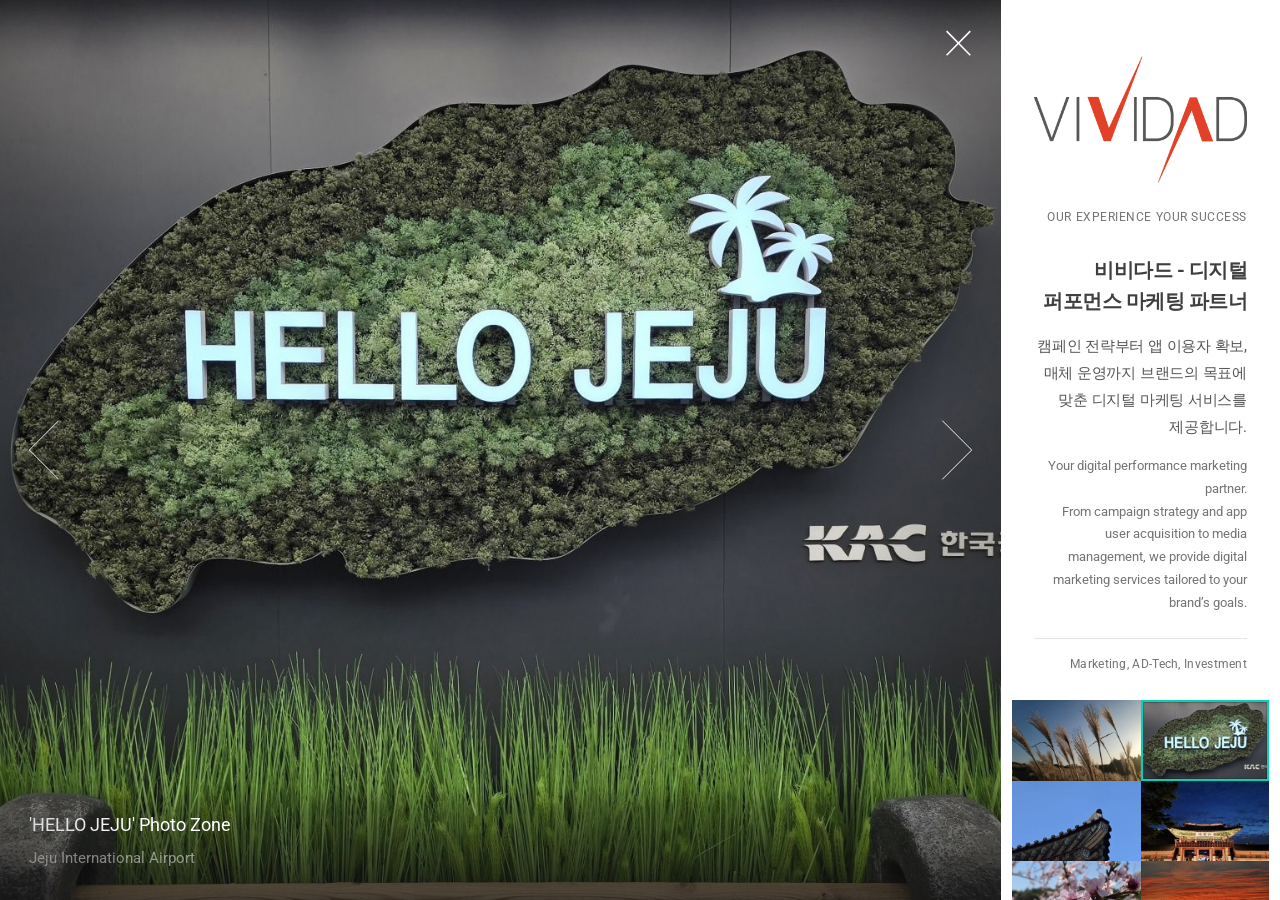
==== index.html @ 6d5c8c12 "Add files via upload" ====
<!DOCTYPE HTML>
<!--
	Lens by HTML5 UP
	html5up.net | @ajlkn
	Free for personal and commercial use under the CCA 3.0 license (html5up.net/license)
-->
<html lang="ko">
	<head>
		<script async src="assets/js/analytics-loader.js"></script>
		<script async src="assets/js/clarity-loader.js"></script>
		<script async src="assets/js/adsense-loader.js"></script>
		<title>VIVIDAD : 비비다드 공식 홈페이지</title>
		<meta charset="utf-8" />
		<meta name="viewport" content="width=device-width, initial-scale=1" />
		<meta name="description" content="비비다드 디지털마케팅 마케팅 광고대행 이용자확보 퍼포먼스 매체 최적화 KPI 달성">
		<meta name="keywords" content="비비다드, VIVIDAD, 마케팅, 광고대행, Media & Campaign Agency, 캠페인 대행, 미디어 대행, App UA Marketing, UAC, 앱 이용자확보 마케팅, Strategy Investment, 전략적 사업 투자">
		<link rel="preconnect" href="https://fonts.googleapis.com" />
		<link rel="preconnect" href="https://fonts.gstatic.com" crossorigin />
		<link rel="stylesheet" href="https://fonts.googleapis.com/css?family=Roboto:400,700&amp;display=swap" />
		<link rel="stylesheet" href="assets/css/main.css" />
		<noscript><link rel="stylesheet" href="assets/css/noscript.css" /></noscript>

		<!-- 탭 -->
		<style>
			/* 탭 버튼 스타일 */
			.tab-container {
				/* max-width: 600px; */
				margin: 50px auto;
				padding: 0 0.75em;
				font-family: inherit;
				box-sizing: border-box;
			}
			.tab-buttons {
				display: flex;
				flex-wrap: nowrap;
				border-bottom: 2px solid #ddd;
			}
			.tab-btn {
				flex: 1 1 0;
				min-width: 0;
				padding: 12px 6px;
				cursor: pointer;
				background: none;
				border: none;
				font-size: 14px;
				font-weight: bold;
				color: #aaa;
				transition: all 0.3s;
				text-align: center;
				white-space: nowrap;
				word-break: normal;
				overflow-wrap: normal;
			}
			.tab-btn:focus-visible {
				outline: 2px solid #444;
				outline-offset: 2px;
			}
			/* 활성화된 탭 스타일 */
			.tab-btn.active {
				color: #888;
				border-bottom: 3px solid #aaa;
				margin-bottom: -2px;
			}

			/* 탭 콘텐츠 스타일 */
			.tab-content {
				display: none; /* 기본적으로 숨김 */
				padding: 20px 10px;
				line-height: 1.6;
				color: #444;
			}
			.tab-content.copyright,
			.tab-content.copyright p,
			.tab-content.copyright li {
				font-family: "Roboto", Helvetica, sans-serif;
				font-size: 0.8em;
				color: #aaa;
			}
			/* 활성화된 콘텐츠 보여주기 */
			.tab-content.active {
				display: block;
			}

			@media (max-width: 640px) {
				.tab-container {
					margin: 32px auto;
					padding: 0 0.5em;
				}
				.tab-btn {
					padding: 10px 4px;
					font-size: 13px;
				}
			}

			@media (max-width: 420px) {
				.tab-btn {
					padding: 10px 2px;
					font-size: 12px;
				}
			}
		</style>
		<!-- 탭 -->

	</head>
	<body class="is-preload-0 is-preload-1 is-preload-2">

		<!-- Main -->
			<div id="main" role="main">

				<!-- Header -->
					<header id="header">
						<img class="brand-logo" src="images/vividad_CI_r.png" alt="VIVIDAD" fetchpriority="high" />
						<p class="brand-tagline" lang="en">OUR EXPERIENCE YOUR SUCCESS</p>
						<div class="brand-intro">
							<h1>비비다드 - 디지털 퍼포먼스 마케팅 파트너</h1>
							<p class="intro-ko">캠페인 전략부터 앱 이용자 확보, 매체 운영까지 브랜드의 목표에 맞춘 디지털 마케팅 서비스를 제공합니다.</p>
							<p class="intro-en" lang="en">Your digital performance marketing partner.<br />From campaign strategy and app user acquisition to media management, we provide digital marketing services tailored to your brand’s goals.</p>
						</div>
						<p class="brand-services" lang="en">Marketing, AD-Tech, Investment</p>
<!--
						<p>Just another fine responsive site template by <a href="http://html5up.net">HTML5 UP</a></p>
						<ul class="icons">
							<li><a href="#" class="icon brands fa-twitter"><span class="label">Twitter</span></a></li>
							<li><a href="#" class="icon brands fa-instagram"><span class="label">Instagram</span></a></li>
							<li><a href="#" class="icon brands fa-github"><span class="label">Github</span></a></li>
							<li><a href="#" class="icon fa-envelope"><span class="label">Email</span></a></li>
						</ul>
-->
					</header>

				<!-- Thumbnail -->
					<section id="thumbnails">
						<article>
							<a class="thumbnail" href="images/fulls/01.jpg"><img src="images/thumbs/01.jpg" alt="Silver Grass" /></a>
							<h2>Silver Grass</h2>
							<p>Sangumburi Crater, Jeju</p>
						</article>
						<article>
							<a class="thumbnail" href="images/fulls/02.jpg"><img src="images/thumbs/02.jpg" alt="&#39;HELLO JEJU&#39; Photo Zone" /></a>
							<h2>'HELLO JEJU' Photo Zone</h2>
							<p>Jeju International Airport</p>
						</article>
						<article>
							<a class="thumbnail" href="images/fulls/03.jpg"><img src="images/thumbs/03.jpg" alt="Eaves and Dancheong of Korean Traditional Architecture" /></a>
							<h2>Eaves and Dancheong of Korean Traditional Architecture</h2>
							<p>Gwandeokjeong Hall, Jeju</p>
						</article>
						<article>
							<a class="thumbnail" href="images/fulls/04.jpg"><img src="images/thumbs/04.jpg" alt="Sinpungru Gate" /></a>
							<h2>Sinpungru Gate</h2>
							<p>Hwaseong Haenggung Palace, Suwon</p>
						</article>
						<article>
							<a class="thumbnail" href="images/fulls/05.jpg"><img src="images/thumbs/05.jpg" alt="Peach Blossom" /></a>
							<h2>Peach Blossom</h2>
							<p>Namwon-eup, Jeju</p>
						</article>
						<article>
							<a class="thumbnail" href="images/fulls/06.jpg"><img src="images/thumbs/06.jpg" alt="Sunset" /></a>
							<h2>Sunset</h2>
							<p>Sinchang Windmill Coast, Jeju</p>
						</article>
						<article>
							<a class="thumbnail" href="images/fulls/07.jpg"><img src="images/thumbs/07.jpg" alt="Royal Portrait Museum" /></a>
							<h2>Royal Portrait Museum</h2>
							<p>Gyeonggijeon, Jeonju</p>
						</article>
						<article>
							<a class="thumbnail" href="images/fulls/08.jpg"><img src="images/thumbs/08.jpg" alt="Gwakji Beach" /></a>
							<h2>Gwakji Beach</h2>
							<p>Gwakji Beach, Jeju</p>
						</article>
						<article>
							<a class="thumbnail" href="images/fulls/09.jpg"><img src="images/thumbs/09.jpg" alt="Pensive Bodhisattva" /></a>
							<h2>Pensive Bodhisattva</h2>
							<p>Room of Quiet Contemplation, National Museum of Korea</p>
						</article>
						<article>
							<a class="thumbnail" href="images/fulls/10.jpg"><img src="images/thumbs/10.jpg" alt="Gold Crown from the North Mound of Hwangnamdaechong Tomb" /></a>
							<h2>Gold Crown from the North Mound of Hwangnamdaechong Tomb</h2>
							<p>Silla Room, National Museum of Korea</p>
						</article>
						<article>
							<a class="thumbnail" href="images/fulls/11.jpg"><img src="images/thumbs/11.jpg" alt="Busan Station" /></a>
							<h2>Busan Station</h2>
							<p>Busan Station Plaza, Busan</p>
						</article>
						<article>
							<a class="thumbnail" href="images/fulls/12.jpg"><img src="images/thumbs/12.jpg" alt="Gwangan Bridge" /></a>
							<h2>Gwangan Bridge</h2>
							<p>Gwangalli Beach, Busan</p>
						</article>
					</section>

<!-- 탭 -->
<div class="tab-container">
    <!-- 탭 버튼 영역 -->
    <div class="tab-buttons">
        <button class="tab-btn active" onclick="openTab(event, 'tab1')">LOCATION</button>
        <button class="tab-btn" onclick="openTab(event, 'tab2')">WHO WE ARE</button>
        <button class="tab-btn" onclick="openTab(event, 'tab3')">WHAT WE DO</button>
    </div>

    <!-- 탭 콘텐츠 영역 (여기에 SEO용 키워드와 내용을 풍부하게 작성하세요) -->
	<div id="tab1" class="tab-content active copyright">
		<!-- <h3></h3> -->
		<p>
<br>Contact Email : vividad@vividad.net
<br>
<br>Seoul Office : 2F-37, 12, Digital-ro 31-gil, Guro-gu, Seoul, Republic of Korea
<br>Jeju Office : 2F, 82, Gwideok-ro, Hallim-eup, Jeju-si, Jeju-do, Republic of Korea
        </p>
    </div>

	<div id="tab2" class="tab-content copyright">
        <!-- <h3></h3> -->
        <p>
<br>PAVE YOUR PATH THROUGH THE MODERN DIGITAL MARKET
<br>
<br>With sophisticated technology and deep understanding of digital marketing, VIVIDAD offers insight into the rapid and ever changing digital world, leading to only the best optimal paths for your success.
<br>디지털 마케팅에 대한 깊은 이해와 정교한 기술력을 바탕으로, 비비다드는 급변하는 디지털 세상에서 최대의 성과를 달성하기 위한 최적의 경로만을 제시합니다.
<br>
<br>As your partner, VIVIDAD employs expertise from various advertisement fields according to your brand's needs to bring you whole and encompassing digital performance marketing services.
<br>Rather than making dramatic gestures, VIVIDAD focuses on providing partners with reliable service based on our seasoned experts' vivid experiences.
<br>비비다드는 브랜드의 요구사항에 맞춰 광고 분야별 전문가들이 생생한 경험을 토대로 캠페인의 성공을 위한 디지털 퍼포먼스 마케팅의 전반적인 서비스를 제공합니다.
<br>
<br>Media & Campaign Agency
<br>캠페인 및 미디어 대행
<br>App UA Marketing
<br>앱 이용자확보 마케팅
<br>Strategy Investment
<br>전략적 사업 투자
<br>
<br>VIVIDAD is a company that is strong in marketing to maximize efficiency.
<br>효율 극대화를 위한 깊이 있고 다양한 마케팅에 강한 회사 VIVIDAD 입니다.
<br>Banner AD App Marketing Search AD Smart Store SEO Viral Marketing OOH
<br>배너광고, 앱이용자확보마케팅, 검색광고, 스마트스토어검색최적화, 바이럴마케팅, 옥외광고
        </p>
    </div>

	<div id="tab3" class="tab-content copyright">
        <!-- <h3></h3> -->
        <p>
<br>STRATEGIC PLANNING
<br>We set KPIs and propose campaign plans designed with insight borne from experience.
<br>비비다드는 경험에 기반한 인사이트를 활용하여 KPI 목표를 설정하고 캠페인을 기획 및 제안합니다.
<br>
<br>CAMPAIGN MANAGEMENT
<br>Our experience is diverse and highly adaptable.
<br>We ensure a successful campaign molded to your preferences and goals.
<br>비비다드는 업무별 풍부한 경험을 보유하여 맞춤형 업무 프로세스를 구축하고 안정적으로 캠페인을 운영합니다.
<br>
<br>TECHNOLOGY
<br>We offer a variety of sophisticated solutions on top of access to our very own AdTech based, independent platform,
<br>비비다드는 다양한 마케팅 솔루션 활용이 가능하며, 애드테크 기반의 자체적인 플랫폼을 개발하여 운영하고 있습니다.
        </p>
    </div>
</div>

<script>
function openTab(evt, tabId) {
    // 1. 모든 탭 콘텐츠 숨기기
    const tabContents = document.getElementsByClassName("tab-content");
    for (let i = 0; i < tabContents.length; i++) {
        tabContents[i].classList.remove("active");
    }

    // 2. 모든 탭 버튼의 활성화(active) 클래스 제거
    const tabButtons = document.getElementsByClassName("tab-btn");
    for (let i = 0; i < tabButtons.length; i++) {
        tabButtons[i].classList.remove("active");
    }

    // 3. 클릭한 탭 콘텐츠와 버튼만 활성화하기
    document.getElementById(tabId).classList.add("active");
    evt.currentTarget.classList.add("active");
}
</script>
<!-- 탭 -->

					<footer id="footer">
						<ul class="copyright">
							<li>&copy; 2026 by VIVIDAD Co., Ltd.</li>
						</ul>
					</footer>

					<!-- Coupang Banner -->
					<center>
					<iframe src="https://ads-partners.coupang.com/widgets.html?id=581548&template=carousel&trackingCode=AF2928715&subId=ADSafariDSP&width=400&height=400&tsource=" width="300" height="300" frameborder="0" scrolling="no" referrerpolicy="unsafe-url"></iframe>
					</center>

			</div>

		<!-- Scripts -->
			<script src="assets/js/jquery.min.js"></script>
			<script src="assets/js/browser.min.js"></script>
			<script src="assets/js/breakpoints.min.js"></script>
			<script src="assets/js/main.js"></script>

	</body>
</html>
---- assets/css/main.css ----
/*
	Lens by HTML5 UP
	html5up.net | @ajlkn
	Free for personal and commercial use under the CCA 3.0 license (html5up.net/license)
*/

html, body, div, span, applet, object,
iframe, h1, h2, h3, h4, h5, h6, p, blockquote,
pre, a, abbr, acronym, address, big, cite,
code, del, dfn, em, img, ins, kbd, q, s, samp,
small, strike, strong, sub, sup, tt, var, b,
u, i, center, dl, dt, dd, ol, ul, li, fieldset,
form, label, legend, table, caption, tbody,
tfoot, thead, tr, th, td, article, aside,
canvas, details, embed, figure, figcaption,
footer, header, hgroup, menu, nav, output, ruby,
section, summary, time, mark, audio, video {
	margin: 0;
	padding: 0;
	border: 0;
	font-size: 100%;
	font: inherit;
	vertical-align: baseline;}

article, aside, details, figcaption, figure,
footer, header, hgroup, menu, nav, section {
	display: block;}

body {
	line-height: 1;
}

ol, ul {
	list-style: none;
}

blockquote, q {
	quotes: none;
}

	blockquote:before, blockquote:after, q:before, q:after {
		content: '';
		content: none;
	}

table {
	border-collapse: collapse;
	border-spacing: 0;
}

body {
	-webkit-text-size-adjust: none;
}

mark {
	background-color: transparent;
	color: inherit;
}

input::-moz-focus-inner {
	border: 0;
	padding: 0;
}

input, select, textarea {
	-moz-appearance: none;
	-webkit-appearance: none;
	-ms-appearance: none;
	appearance: none;
}

/* Basic */

	/*
			@-ms-viewport {
				width: device-width;
			}
		*/

	@media screen and (max-width: 480px) {

		html, body {
			min-width: 320px;
		}

	}

	body.is-preload-0 *, body.is-preload-0 *:before, body.is-preload-0 *:after {
		-moz-animation: none !important;
		-webkit-animation: none !important;
		-ms-animation: none !important;
		animation: none !important;
		-moz-transition: none !important;
		-webkit-transition: none !important;
		-ms-transition: none !important;
		transition: none !important;
	}

	html {
		box-sizing: border-box;
	}

	*, *:before, *:after {
		box-sizing: inherit;
	}

	html, body {
		background-color: #101010;
		overflow: hidden;
	}

/* Type */

	html {
		font-size: 16pt;
	}

		@media screen and (max-width: 1680px) {

			html {
				font-size: 12pt;
			}

		}

		@media screen and (max-width: 1280px) {

			html {
				font-size: 11pt;
			}

		}

	body {
		background-color: #fff;
		color: #aaa;
	}

	body, input, select, textarea {
		font-family: "Roboto", Helvetica, sans-serif;
		font-weight: 400;
		line-height: 1.65;
		font-size: 1em;
		color: #aaa;
	}

	a {
		-moz-transition: color 0.25s ease, border-bottom-color 0.25s ease;
		-webkit-transition: color 0.25s ease, border-bottom-color 0.25s ease;
		-ms-transition: color 0.25s ease, border-bottom-color 0.25s ease;
		transition: color 0.25s ease, border-bottom-color 0.25s ease;
		border-bottom: dotted 1px;
		color: inherit;
		text-decoration: none;
	}

		a:hover {
			border-bottom-color: transparent;
			color: #00D3B7;
		}

	strong, b {
		font-weight: 400;
		color: #555;
	}

	em, i {
		font-style: italic;
	}

	p {
		margin: 0 0 1.25em 0;
	}

	h1, h2, h3, h4, h5, h6 {
		font-weight: 400;
		line-height: 1.25;
		margin: 0 0 0.5em 0;
		color: #555;
	}

		h1 a, h2 a, h3 a, h4 a, h5 a, h6 a {
			color: inherit;
			text-decoration: none;
		}

	h2 {
		font-size: 1.25em;
	}

	h3 {
		font-size: 1em;
	}

	h4 {
		font-size: 0.9em;
	}

	h5 {
		font-size: 0.8em;
	}

	h6 {
		font-size: 0.7em;
	}

	sub {
		font-size: 0.8em;
		position: relative;
		top: 0.5em;
	}

	sup {
		font-size: 0.8em;
		position: relative;
		top: -0.5em;
	}

	blockquote {
		border-left: solid 4px #ccc;
		font-style: italic;
		margin: 0 0 1.25em 0;
		padding: 0.3125em 0 0.3125em 1.25em;
	}

	code {
		border-radius: 4px;
		border: solid 1px;
		font-family: "Courier New", monospace;
		font-size: 0.9em;
		margin: 0 0.25em;
		padding: 0.25em 0.65em;
		border-color: #ccc;
	}

	pre {
		-webkit-overflow-scrolling: touch;
		font-family: "Courier New", monospace;
		font-size: 0.9em;
		margin: 0 0 1.25em 0;
	}

		pre code {
			display: block;
			padding: 1em 1.5em;
			overflow-x: auto;
		}

	hr {
		border: 0;
		border-bottom: solid 1px #ccc;
		margin: 1.25em 0;
	}

		hr.major {
			margin: 1.875em 0;
		}

	.align-left {
		text-align: left;
	}

	.align-center {
		text-align: center;
	}

	.align-right {
		text-align: right;
	}

/* Button */

	input[type="submit"],
	input[type="reset"],
	input[type="button"],
	button,
	.button {
		-moz-appearance: none;
		-webkit-appearance: none;
		-ms-appearance: none;
		appearance: none;
		-moz-transition: background-color 0.25s ease-in-out, border-color 0.25s ease-in-out, color 0.25s ease-in-out;
		-webkit-transition: background-color 0.25s ease-in-out, border-color 0.25s ease-in-out, color 0.25s ease-in-out;
		-ms-transition: background-color 0.25s ease-in-out, border-color 0.25s ease-in-out, color 0.25s ease-in-out;
		transition: background-color 0.25s ease-in-out, border-color 0.25s ease-in-out, color 0.25s ease-in-out;
		background-color: transparent;
		border-radius: 4px;
		border: solid 1px #ccc;
		color: #555;
		cursor: pointer;
		display: inline-block;
		line-height: 1;
		padding: 0.75em 1.5em;
		text-align: center;
		text-decoration: none;
		white-space: nowrap;
	}

		input[type="submit"]:hover,
		input[type="reset"]:hover,
		input[type="button"]:hover,
		button:hover,
		.button:hover {
			border-color: #00D3B7;
			color: #00D3B7;
		}

			input[type="submit"]:hover:active,
			input[type="reset"]:hover:active,
			input[type="button"]:hover:active,
			button:hover:active,
			.button:hover:active {
				background-color: rgba(0, 211, 183, 0.15);
			}

		input[type="submit"].icon,
		input[type="reset"].icon,
		input[type="button"].icon,
		button.icon,
		.button.icon {
			padding-left: 1.35em;
		}

			input[type="submit"].icon:before,
			input[type="reset"].icon:before,
			input[type="button"].icon:before,
			button.icon:before,
			.button.icon:before {
				margin-right: 0.5em;
			}

		input[type="submit"].fit,
		input[type="reset"].fit,
		input[type="button"].fit,
		button.fit,
		.button.fit {
			width: 100%;
		}

		input[type="submit"].small,
		input[type="reset"].small,
		input[type="button"].small,
		button.small,
		.button.small {
			font-size: 0.8em;
		}

		input[type="submit"].large,
		input[type="reset"].large,
		input[type="button"].large,
		button.large,
		.button.large {
			font-size: 1.35em;
		}

		input[type="submit"].disabled, input[type="submit"]:disabled,
		input[type="reset"].disabled,
		input[type="reset"]:disabled,
		input[type="button"].disabled,
		input[type="button"]:disabled,
		button.disabled,
		button:disabled,
		.button.disabled,
		.button:disabled {
			pointer-events: none;
			opacity: 0.25;
		}

/* Form */

	form {
		margin: 0 0 1.25em 0;
	}

	label {
		color: #555;
		display: block;
		font-size: 0.9em;
		font-weight: 400;
		margin: 0 0 0.625em 0;
	}

	input[type="text"],
	input[type="password"],
	input[type="email"],
	select,
	textarea {
		-moz-appearance: none;
		-webkit-appearance: none;
		-ms-appearance: none;
		appearance: none;
		background-color: transparent;
		border-radius: 4px;
		border: solid 1px #ccc;
		color: inherit;
		display: block;
		outline: 0;
		padding: 0 0.75em;
		text-decoration: none;
		width: 100%;
	}

		input[type="text"]:invalid,
		input[type="password"]:invalid,
		input[type="email"]:invalid,
		select:invalid,
		textarea:invalid {
			box-shadow: none;
		}

		input[type="text"]:focus,
		input[type="password"]:focus,
		input[type="email"]:focus,
		select:focus,
		textarea:focus {
			border-color: #00D3B7;
		}

	select {
		background-image: url("data:image/svg+xml;charset=utf8,%3Csvg xmlns='http://www.w3.org/2000/svg' width='40' height='40' preserveAspectRatio='none' viewBox='0 0 40 40'%3E%3Cpath d='M9.4,12.3l10.4,10.4l10.4-10.4c0.2-0.2,0.5-0.4,0.9-0.4c0.3,0,0.6,0.1,0.9,0.4l3.3,3.3c0.2,0.2,0.4,0.5,0.4,0.9 c0,0.4-0.1,0.6-0.4,0.9L20.7,31.9c-0.2,0.2-0.5,0.4-0.9,0.4c-0.3,0-0.6-0.1-0.9-0.4L4.3,17.3c-0.2-0.2-0.4-0.5-0.4-0.9 c0-0.4,0.1-0.6,0.4-0.9l3.3-3.3c0.2-0.2,0.5-0.4,0.9-0.4S9.1,12.1,9.4,12.3z' fill='%23ccc' /%3E%3C/svg%3E");
		background-size: 1.25rem;
		background-repeat: no-repeat;
		background-position: calc(100% - 1rem) center;
		height: 2.75em;
		padding-right: 2.75em;
		text-overflow: ellipsis;
	}

		select option {
			color: #555;
			background: #fff;
		}

		select:focus::-ms-value {
			background-color: transparent;
		}

		select::-ms-expand {
			display: none;
		}

	.select-wrapper {
		text-decoration: none;
		display: block;
		position: relative;
	}

		.select-wrapper:before {
			-moz-osx-font-smoothing: grayscale;
			-webkit-font-smoothing: antialiased;
			display: inline-block;
			font-style: normal;
			font-variant: normal;
			text-rendering: auto;
			line-height: 1;
			text-transform: none !important;
			font-family: 'Font Awesome 5 Free';
			font-weight: 900;
		}

		.select-wrapper:before {
			color: #ccc;
			content: '\f107';
			display: block;
			height: 2.75em;
			line-height: 2.75em;
			pointer-events: none;
			position: absolute;
			right: 0;
			text-align: center;
			top: 0;
			width: 2.75em;
		}

		.select-wrapper select::-ms-expand {
			display: none;
		}

	input[type="text"],
	input[type="password"],
	input[type="email"],
	select {
		height: 2.75em;
	}

	textarea {
		padding: 0.75em 1em;
	}

	input[type="checkbox"],
	input[type="radio"] {
		-moz-appearance: none;
		-webkit-appearance: none;
		-ms-appearance: none;
		appearance: none;
		display: block;
		float: left;
		margin-right: -2em;
		opacity: 0;
		width: 1em;
		z-index: -1;
	}

		input[type="checkbox"] + label,
		input[type="radio"] + label {
			text-decoration: none;
			color: #aaa;
			cursor: pointer;
			display: inline-block;
			font-size: 1em;
			font-weight: 400;
			margin: 0;
			padding-left: 2.4em;
			padding-right: 0.75em;
			position: relative;
		}

			input[type="checkbox"] + label:before,
			input[type="radio"] + label:before {
				-moz-osx-font-smoothing: grayscale;
				-webkit-font-smoothing: antialiased;
				display: inline-block;
				font-style: normal;
				font-variant: normal;
				text-rendering: auto;
				line-height: 1;
				text-transform: none !important;
				font-family: 'Font Awesome 5 Free';
				font-weight: 900;
			}

			input[type="checkbox"] + label:before,
			input[type="radio"] + label:before {
				background: transparent;
				border-radius: 4px;
				border: solid 1px #ccc;
				content: '';
				display: inline-block;
				font-size: 0.8em;
				height: 2.0625em;
				left: 0;
				line-height: 2.0625em;
				position: absolute;
				text-align: center;
				top: 0;
				width: 2.0625em;
			}

		input[type="checkbox"]:checked + label:before,
		input[type="radio"]:checked + label:before {
			background-color: #555;
			border-color: #555;
			color: #fff;
			content: '\f00c';
		}

		input[type="checkbox"]:focus + label:before,
		input[type="radio"]:focus + label:before {
			border-color: #00D3B7;
		}

	input[type="checkbox"] + label:before {
		border-radius: 4px;
	}

	input[type="radio"] + label:before {
		border-radius: 100%;
	}

	::-webkit-input-placeholder {
		opacity: 1.0;
		color: #ccc !important;
	}

	:-moz-placeholder {
		opacity: 1.0;
		color: #ccc !important;
	}

	::-moz-placeholder {
		opacity: 1.0;
		color: #ccc !important;
	}

	:-ms-input-placeholder {
		opacity: 1.0;
		color: #ccc !important;
	}

	.field {
		margin: 0 0 1.25em 0;
	}

/* Icon */

	.icon {
		text-decoration: none;
		border-bottom: none;
		position: relative;
	}

		.icon:before {
			-moz-osx-font-smoothing: grayscale;
			-webkit-font-smoothing: antialiased;
			display: inline-block;
			font-style: normal;
			font-variant: normal;
			text-rendering: auto;
			line-height: 1;
			text-transform: none !important;
			font-family: 'Font Awesome 5 Free';
			font-weight: 400;
		}

		.icon > .label {
			display: none;
		}

		.icon:before {
			line-height: inherit;
		}

		.icon.solid:before {
			font-weight: 900;
		}

		.icon.brands:before {
			font-family: 'Font Awesome 5 Brands';
		}

/* List */

	ol {
		list-style: decimal;
		margin: 0 0 1.25em 0;
		padding-left: 1.25em;
	}

		ol li {
			padding-left: 0.25em;
		}

	ul {
		list-style: disc;
		margin: 0 0 1.25em 0;
		padding-left: 1em;
	}

		ul li {
			padding-left: 0.5em;
		}

		ul.alt {
			list-style: none;
			padding-left: 0;
		}

			ul.alt li {
				border-top: solid 1px #ccc;
				padding: 0.5em 0;
			}

				ul.alt li:first-child {
					border-top: 0;
					padding-top: 0;
				}

	dl {
		margin: 0 0 1.25em 0;
	}

		dl dt {
			display: block;
			font-weight: 400;
			margin: 0 0 0.625em 0;
		}

		dl dd {
			margin-left: 1.25em;
		}

/* Actions */

	ul.actions {
		display: -moz-flex;
		display: -webkit-flex;
		display: -ms-flex;
		display: flex;
		cursor: default;
		list-style: none;
		margin-left: -0.625em;
		padding-left: 0;
	}

		ul.actions li {
			padding: 0 0 0 0.625em;
			vertical-align: middle;
		}

		ul.actions.special {
			-moz-justify-content: center;
			-webkit-justify-content: center;
			-ms-justify-content: center;
			justify-content: center;
			width: 100%;
			margin-left: 0;
		}

			ul.actions.special li:first-child {
				padding-left: 0;
			}

		ul.actions.stacked {
			-moz-flex-direction: column;
			-webkit-flex-direction: column;
			-ms-flex-direction: column;
			flex-direction: column;
			margin-left: 0;
		}

			ul.actions.stacked li {
				padding: 0.8125em 0 0 0;
			}

				ul.actions.stacked li:first-child {
					padding-top: 0;
				}

		ul.actions.fit {
			width: calc(100% + 0.625em);
		}

			ul.actions.fit li {
				-moz-flex-grow: 1;
				-webkit-flex-grow: 1;
				-ms-flex-grow: 1;
				flex-grow: 1;
				-moz-flex-shrink: 1;
				-webkit-flex-shrink: 1;
				-ms-flex-shrink: 1;
				flex-shrink: 1;
				width: 100%;
			}

				ul.actions.fit li > * {
					width: 100%;
				}

			ul.actions.fit.stacked {
				width: 100%;
			}

		@media screen and (max-width: 480px) {

			ul.actions:not(.fixed) {
				-moz-flex-direction: column;
				-webkit-flex-direction: column;
				-ms-flex-direction: column;
				flex-direction: column;
				margin-left: 0;
				width: 100% !important;
			}

				ul.actions:not(.fixed) li {
					-moz-flex-grow: 1;
					-webkit-flex-grow: 1;
					-ms-flex-grow: 1;
					flex-grow: 1;
					-moz-flex-shrink: 1;
					-webkit-flex-shrink: 1;
					-ms-flex-shrink: 1;
					flex-shrink: 1;
					padding: 0.625em 0 0 0;
					text-align: center;
					width: 100%;
				}

					ul.actions:not(.fixed) li > * {
						width: 100%;
					}

					ul.actions:not(.fixed) li:first-child {
						padding-top: 0;
					}

					ul.actions:not(.fixed) li input[type="submit"],
					ul.actions:not(.fixed) li input[type="reset"],
					ul.actions:not(.fixed) li input[type="button"],
					ul.actions:not(.fixed) li button,
					ul.actions:not(.fixed) li .button {
						width: 100%;
					}

						ul.actions:not(.fixed) li input[type="submit"].icon:before,
						ul.actions:not(.fixed) li input[type="reset"].icon:before,
						ul.actions:not(.fixed) li input[type="button"].icon:before,
						ul.actions:not(.fixed) li button.icon:before,
						ul.actions:not(.fixed) li .button.icon:before {
							margin-left: -0.5rem;
						}

		}

/* Icons */

	ul.icons {
		cursor: default;
		list-style: none;
		padding-left: 0;
	}

		ul.icons li {
			display: inline-block;
			padding: 0 1em 0 0;
		}

			ul.icons li:last-child {
				padding-right: 0;
			}

			ul.icons li .icon:before {
				font-size: 1.5rem;
			}

/* Main */

	#main {
		-moz-transition: opacity 0.75s ease, right 0.75s ease, left 0.75s ease, visibility 0.75s;
		-webkit-transition: opacity 0.75s ease, right 0.75s ease, left 0.75s ease, visibility 0.75s;
		-ms-transition: opacity 0.75s ease, right 0.75s ease, left 0.75s ease, visibility 0.75s;
		transition: opacity 0.75s ease, right 0.75s ease, left 0.75s ease, visibility 0.75s;
		-webkit-overflow-scrolling: touch;
		position: fixed;
		top: 0;
		width: 22.5em;
		height: 100%;
		background: #fff;
		outline: 0;
		overflow-x: hidden;
		overflow-y: auto;
		text-align: right;
		visibility: visible;
		z-index: 10000;
		right: 0;
	}

		#main .toggle {
			-webkit-tap-highlight-color: rgba(0, 0, 0, 0);
			position: absolute;
			top: 0;
			width: 4em;
			height: 4em;
			background-image: url("images/close-small-alt.svg");
			background-repeat: no-repeat;
			background-size: 32px 32px;
			cursor: pointer;
			display: none;
			z-index: 1;
			background-position: 0.5em 0.5em;
			left: 0;
		}

		body.fullscreen #main {
			visibility: hidden;
			right: -22.5em;
		}

		body.is-preload-1 #main {
			opacity: 0;
			right: -2em;
		}

		@media screen and (max-width: 1280px) {

			#main {
				width: 19em;
			}

				body.fullscreen #main {
					right: -19em;
				}

		}

		@media screen and (max-width: 980px) {

			#main {
				background: rgba(255, 255, 255, 0.925);
			}

				#main .toggle {
					display: block;
				}

		}

		@media screen and (max-width: 480px) {

			#main {
				-moz-transition: opacity 0.5s ease, visibility 0.5s;
				-webkit-transition: opacity 0.5s ease, visibility 0.5s;
				-ms-transition: opacity 0.5s ease, visibility 0.5s;
				transition: opacity 0.5s ease, visibility 0.5s;
				width: 100%;
				background: #fff;
				text-align: center;
			}

				body.is-preload-1 #main {
					left: auto !important;
					right: auto !important;
				}

				body.fullscreen #main {
					left: auto !important;
					right: auto !important;
					opacity: 0;
				}

				#main .toggle {
					display: none;
				}

		}

/* Header */

	#header {
		padding: 3em 2.25em 1.75em 2.25em ;
		font-family: "Roboto", "Noto Sans KR", "Malgun Gothic", "Apple SD Gothic Neo", Helvetica, sans-serif;
	}

		#header h1 {
			font-size: 20px;
			font-weight: 700;
			line-height: 1.55;
			letter-spacing: -0.025em;
			color: #3f3f3f;
			margin: 0 0 16px;
			word-break: keep-all;
			overflow-wrap: break-word;
		}

		#header .brand-logo {
			display: block;
			width: 100%;
			height: auto;
		}

		#header .brand-tagline {
			margin: 14px 0 28px;
			font-size: 12px;
			font-weight: 400;
			color: #737373;
			letter-spacing: 0.045em;
			line-height: 1.6;
		}

		#header .intro-ko {
			margin: 0 0 14px;
			font-size: 15px;
			color: #555;
			letter-spacing: -0.015em;
			line-height: 1.8;
			word-break: keep-all;
			overflow-wrap: break-word;
		}

		#header .intro-en {
			margin: 0;
			font-size: 13px;
			line-height: 1.75;
			color: #737373;
		}

		#header .brand-services {
			margin: 24px 0 0;
			padding-top: 16px;
			border-top: 1px solid #e5e5e5;
			font-size: 12px;
			color: #737373;
			letter-spacing: 0.025em;
			line-height: 1.6;
		}

/* Footer */

	#footer {
		padding: 2.25em 2.25em 1em 2.25em ;
	}

		#footer .copyright {
			list-style: none;
			padding: 0;
		}

			#footer .copyright li {
				display: inline-block;
				font-size: 0.8em;
				margin-left: 0.35em;
				padding: 0;
			}

				#footer .copyright li:first-child {
					margin-left: 0;
				}

/* Thumbnails */

	#thumbnails {
		display: -moz-flex;
		display: -webkit-flex;
		display: -ms-flex;
		display: flex;
		-moz-flex-wrap: wrap;
		-webkit-flex-wrap: wrap;
		-ms-flex-wrap: wrap;
		flex-wrap: wrap;
		padding: 0 0.75em;
	}

		#thumbnails article {
			position: relative;
			width: 50%;
			background: #101010;
			outline: 0;
		}

			#thumbnails article .thumbnail {
				-webkit-tap-highlight-color: rgba(0, 0, 0, 0);
				display: block;
				position: relative;
				border: 0;
				outline: 0;
			}

				#thumbnails article .thumbnail img {
					display: block;
					width: 100%;
				}

				#thumbnails article .thumbnail:before {
					pointer-events: none;
					-moz-transition: opacity 0.25s ease;
					-webkit-transition: opacity 0.25s ease;
					-ms-transition: opacity 0.25s ease;
					transition: opacity 0.25s ease;
					content: '';
					position: absolute;
					left: 0;
					top: 0;
					width: 100%;
					height: 100%;
					box-shadow: inset 0 0 0 2px #00D3B7, inset 0 0 0px 3px rgba(0, 0, 0, 0.15);
					opacity: 0;
					z-index: 1;
				}

				#thumbnails article .thumbnail:focus:before {
					opacity: 0.5;
				}

			#thumbnails article h2, #thumbnails article p {
				display: none;
			}

			#thumbnails article.active .thumbnail:before {
				opacity: 1;
			}

		@media screen and (max-width: 480px) {

			#thumbnails article .thumbnail:before {
				display: none;
			}

		}

/* Viewer */

	@-moz-keyframes spinner {
		0% {
			-moz-transform: rotate(0deg);
			-webkit-transform: rotate(0deg);
			-ms-transform: rotate(0deg);
			transform: rotate(0deg);
		}

		100% {
			-moz-transform: rotate(360deg);
			-webkit-transform: rotate(360deg);
			-ms-transform: rotate(360deg);
			transform: rotate(360deg);
		}
	}

	@-webkit-keyframes spinner {
		0% {
			-moz-transform: rotate(0deg);
			-webkit-transform: rotate(0deg);
			-ms-transform: rotate(0deg);
			transform: rotate(0deg);
		}

		100% {
			-moz-transform: rotate(360deg);
			-webkit-transform: rotate(360deg);
			-ms-transform: rotate(360deg);
			transform: rotate(360deg);
		}
	}

	@-ms-keyframes spinner {
		0% {
			-moz-transform: rotate(0deg);
			-webkit-transform: rotate(0deg);
			-ms-transform: rotate(0deg);
			transform: rotate(0deg);
		}

		100% {
			-moz-transform: rotate(360deg);
			-webkit-transform: rotate(360deg);
			-ms-transform: rotate(360deg);
			transform: rotate(360deg);
		}
	}

	@keyframes spinner {
		0% {
			-moz-transform: rotate(0deg);
			-webkit-transform: rotate(0deg);
			-ms-transform: rotate(0deg);
			transform: rotate(0deg);
		}

		100% {
			-moz-transform: rotate(360deg);
			-webkit-transform: rotate(360deg);
			-ms-transform: rotate(360deg);
			transform: rotate(360deg);
		}
	}

	#viewer {
		-moz-transition: opacity 0.75s ease, width 0.75s ease;
		-webkit-transition: opacity 0.75s ease, width 0.75s ease;
		-ms-transition: opacity 0.75s ease, width 0.75s ease;
		transition: opacity 0.75s ease, width 0.75s ease;
		position: absolute;
		top: 0;
		width: calc(100% - 22.5em);
		height: 100%;
		left: 0;
	}

		#viewer .inner {
			pointer-events: none;
			position: absolute;
			top: 0;
			left: 0;
			width: 100%;
			height: 100%;
			z-index: 2;
		}

			#viewer .inner > * {
				pointer-events: auto;
			}

			#viewer .inner:before {
				background-image: -moz-linear-gradient(left, rgba(16,16,16,0.2), rgba(16,16,16,0) 10em, rgba(16,16,16,0)), -moz-linear-gradient(right, rgba(16,16,16,0.2), rgba(16,16,16,0) 10em, rgba(16,16,16,0));
				background-image: -webkit-linear-gradient(left, rgba(16,16,16,0.2), rgba(16,16,16,0) 10em, rgba(16,16,16,0)), -webkit-linear-gradient(right, rgba(16,16,16,0.2), rgba(16,16,16,0) 10em, rgba(16,16,16,0));
				background-image: -ms-linear-gradient(left, rgba(16,16,16,0.2), rgba(16,16,16,0) 10em, rgba(16,16,16,0)), -ms-linear-gradient(right, rgba(16,16,16,0.2), rgba(16,16,16,0) 10em, rgba(16,16,16,0));
				background-image: linear-gradient(left, rgba(16,16,16,0.2), rgba(16,16,16,0) 10em, rgba(16,16,16,0)), linear-gradient(right, rgba(16,16,16,0.2), rgba(16,16,16,0) 10em, rgba(16,16,16,0));
				content: '';
				display: block;
				position: absolute;
				top: 0;
				left: 0;
				width: 100%;
				height: 100%;
			}

			#viewer .inner .toggle {
				-webkit-tap-highlight-color: rgba(0, 0, 0, 0);
				position: absolute;
				top: 0;
				width: 4em;
				height: 4em;
				background-image: url("images/close.svg");
				background-repeat: no-repeat;
				background-size: 64px 64px;
				cursor: pointer;
				z-index: 1;
				right: 0;
				background-position: calc(100% - 0.75em) 0.75em;
			}

			#viewer .inner .nav-next,
			#viewer .inner .nav-previous {
				-webkit-tap-highlight-color: rgba(0, 0, 0, 0);
				position: absolute;
				top: 50%;
				width: 6em;
				height: 6em;
				margin-top: -3em;
				background-image: url("images/arrow.svg");
				background-position: center;
				background-repeat: no-repeat;
				background-size: contain;
				cursor: pointer;
			}

			#viewer .inner .nav-previous {
				-moz-transform: scaleX(-1);
				-webkit-transform: scaleX(-1);
				-ms-transform: scaleX(-1);
				transform: scaleX(-1);
				left: 0;
			}

			#viewer .inner .nav-next {
				right: 0;
			}

		#viewer .slide {
			-moz-transition: opacity 0.5s ease-in-out;
			-webkit-transition: opacity 0.5s ease-in-out;
			-ms-transition: opacity 0.5s ease-in-out;
			transition: opacity 0.5s ease-in-out;
			position: absolute;
			top: 0;
			left: 0;
			width: 100%;
			height: 100%;
			opacity: 1;
			z-index: 1;
		}

			#viewer .slide .caption {
				background-image: -moz-linear-gradient(bottom, rgba(16,16,16,0.75), rgba(16,16,16,0.25) 80%, rgba(16,16,16,0));
				background-image: -webkit-linear-gradient(bottom, rgba(16,16,16,0.75), rgba(16,16,16,0.25) 80%, rgba(16,16,16,0));
				background-image: -ms-linear-gradient(bottom, rgba(16,16,16,0.75), rgba(16,16,16,0.25) 80%, rgba(16,16,16,0));
				background-image: linear-gradient(bottom, rgba(16,16,16,0.75), rgba(16,16,16,0.25) 80%, rgba(16,16,16,0));
				padding: 2em 2em 0.75em 2em ;
				position: absolute;
				bottom: 0;
				left: 0;
				width: 100%;
				color: rgba(255, 255, 255, 0.5);
				z-index: 1;
			}

				#viewer .slide .caption h2, #viewer .slide .caption h3, #viewer .slide .caption h4, #viewer .slide .caption h5, #viewer .slide .caption h6 {
					color: #fff;
				}

			#viewer .slide .image {
				-moz-transition: opacity 0.5s ease-in-out;
				-webkit-transition: opacity 0.5s ease-in-out;
				-ms-transition: opacity 0.5s ease-in-out;
				transition: opacity 0.5s ease-in-out;
				position: absolute;
				top: 0;
				left: 0;
				width: 100%;
				height: 100%;
				background-repeat: no-repeat;
				background-size: cover;
				opacity: 0;
			}

			#viewer .slide:before {
				-moz-animation: spinner 1s linear infinite;
				-webkit-animation: spinner 1s linear infinite;
				-ms-animation: spinner 1s linear infinite;
				animation: spinner 1s linear infinite;
				-moz-transition: opacity 0.5s ease-in-out;
				-webkit-transition: opacity 0.5s ease-in-out;
				-ms-transition: opacity 0.5s ease-in-out;
				transition: opacity 0.5s ease-in-out;
				content: '';
				display: block;
				position: absolute;
				top: 50%;
				left: 50%;
				width: 3em;
				height: 3em;
				background-image: url("images/spinner.svg");
				background-position: center;
				background-repeat: no-repeat;
				background-size: contain;
				margin: -1.5em 0 0 -1.5em;
				opacity: 0;
			}

			#viewer .slide.loading:before {
				opacity: 1;
			}

			#viewer .slide.active .image {
				opacity: 1;
			}

		body.fullscreen #viewer {
			width: 100%;
		}

			body.fullscreen #viewer .inner .toggle {
				background-image: url("images/open.svg");
			}

		body.is-preload-1 #viewer {
			opacity: 0;
		}

		body.is-preload-2 #viewer .slide {
			opacity: 0;
		}

		@media screen and (max-width: 1280px) {

			#viewer {
				width: calc(100% - 19em);
			}

		}

		@media screen and (max-width: 980px) {

			#viewer {
				width: 100%;
			}

				#viewer .inner .toggle {
					-moz-transition: opacity 0.75s ease;
					-webkit-transition: opacity 0.75s ease;
					-ms-transition: opacity 0.75s ease;
					transition: opacity 0.75s ease;
					background-image: url("images/open.svg");
					opacity: 0;
					right: 0;
				}

				body.fullscreen #viewer .inner .toggle {
					opacity: 1;
				}

		}

		@media screen and (max-width: 736px) {

			#viewer .inner .toggle {
				background-size: 32px 32px;
			}

			#viewer .inner .nav-next,
			#viewer .inner .nav-previous {
				background-image: url("images/arrow-small.svg");
				background-size: 32px 32px;
			}

			body.fullscreen #viewer .inner .toggle {
				background-image: url("images/open-small.svg");
			}

		}

		@media screen and (max-width: 480px) {

			#viewer {
				-moz-transition: opacity 0.5s ease;
				-webkit-transition: opacity 0.5s ease;
				-ms-transition: opacity 0.5s ease;
				transition: opacity 0.5s ease;
				-moz-transition-delay: 0s;
				-webkit-transition-delay: 0s;
				-ms-transition-delay: 0s;
				transition-delay: 0s;
				opacity: 0;
			}

				#viewer .inner .toggle {
					background-image: url("images/close-small.svg") !important;
					background-size: 32px 32px;
				}

				body.fullscreen #viewer {
					-moz-transition-delay: 0.5s;
					-webkit-transition-delay: 0.5s;
					-ms-transition-delay: 0.5s;
					transition-delay: 0.5s;
					opacity: 1;
				}

		}
---- assets/css/noscript.css ----
/*
	Lens by HTML5 UP
	html5up.net | @ajlkn
	Free for personal and commercial use under the CCA 3.0 license (html5up.net/license)
*/

/* Main */

	.tab-buttons {
		display: none !important;
	}

	.tab-content {
		display: block !important;
	}

	#main {
		opacity: 1 !important;
		right: 0 !important;
	}

	body:before {
		content: 'Javascript is disabled :(';
		display: block;
		position: absolute;
		top: 50%;
		width: calc(100% - 22.5em * 0.333333333);
		height: 4em;
		margin-top: -2em;
		color: #282828;
		cursor: default;
		font-size: 3em;
		line-height: 4em;
		text-align: center;
		white-space: nowrap;
		left: 0;
	}
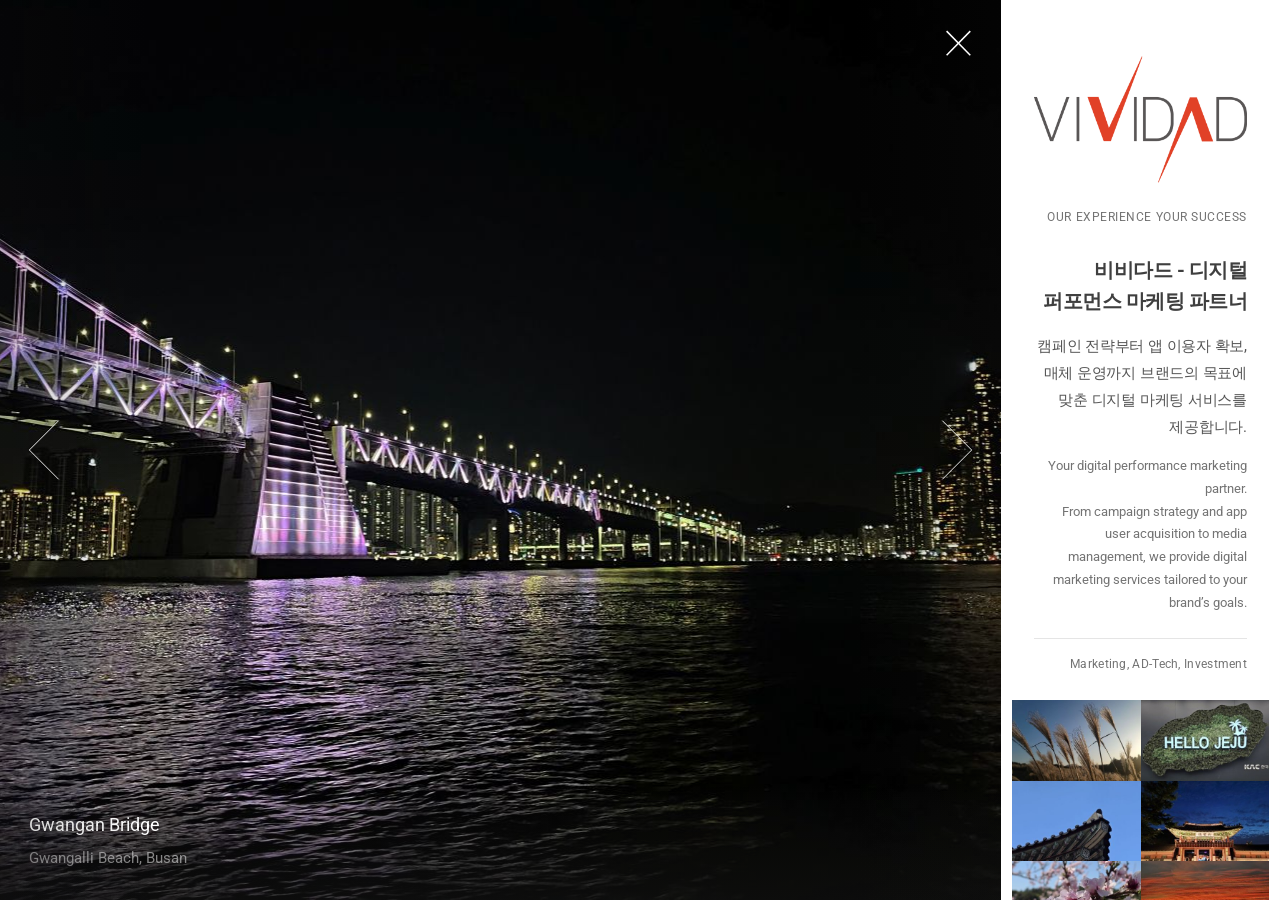
==== commit b1abe519: "main" ====
--- a/index.html
+++ b/index.html
@@ -1,3 +1,4 @@
+<!-- 20260923-001 -->
 <!DOCTYPE HTML>
 <!--
 	Lens by HTML5 UP
@@ -7,17 +8,17 @@
 <html lang="ko">
 	<head>
 		<script async src="assets/js/analytics-loader.js"></script>
-		<script async src="assets/js/clarity-loader.js"></script>
-		<script async src="assets/js/adsense-loader.js"></script>
+		<script async src="assets/js/clarity-loader.js"></script>
+		<script async src="assets/js/adsense-loader.js"></script>
 		<title>VIVIDAD : 비비다드 공식 홈페이지</title>
 		<meta charset="utf-8" />
-		<meta name="viewport" content="width=device-width, initial-scale=1" />
+		<meta name="viewport" content="width=device-width, initial-scale=1" />
 		<meta name="description" content="비비다드 디지털마케팅 마케팅 광고대행 이용자확보 퍼포먼스 매체 최적화 KPI 달성">
 		<meta name="keywords" content="비비다드, VIVIDAD, 마케팅, 광고대행, Media & Campaign Agency, 캠페인 대행, 미디어 대행, App UA Marketing, UAC, 앱 이용자확보 마케팅, Strategy Investment, 전략적 사업 투자">
-		<link rel="preconnect" href="https://fonts.googleapis.com" />
-		<link rel="preconnect" href="https://fonts.gstatic.com" crossorigin />
-		<link rel="stylesheet" href="https://fonts.googleapis.com/css?family=Roboto:400,700&amp;display=swap" />
-		<link rel="stylesheet" href="assets/css/main.css" />
+		<link rel="preconnect" href="https://fonts.googleapis.com" />
+		<link rel="preconnect" href="https://fonts.gstatic.com" crossorigin />
+		<link rel="stylesheet" href="https://fonts.googleapis.com/css?family=Roboto:400,700&amp;display=swap" />
+		<link rel="stylesheet" href="assets/css/main.css" />
 		<noscript><link rel="stylesheet" href="assets/css/noscript.css" /></noscript>
 
 		<!-- 탭 -->
@@ -105,11 +106,11 @@
 	<body class="is-preload-0 is-preload-1 is-preload-2">
 
 		<!-- Main -->
-			<div id="main" role="main">
+			<div id="main" role="main">
 
 				<!-- Header -->
 					<header id="header">
-						<img class="brand-logo" src="images/vividad_CI_r.png" alt="VIVIDAD" fetchpriority="high" />
+						<img class="brand-logo" src="images/vividad_CI_r.png" alt="VIVIDAD" fetchpriority="high" />
 						<p class="brand-tagline" lang="en">OUR EXPERIENCE YOUR SUCCESS</p>
 						<div class="brand-intro">
 							<h1>비비다드 - 디지털 퍼포먼스 마케팅 파트너</h1>
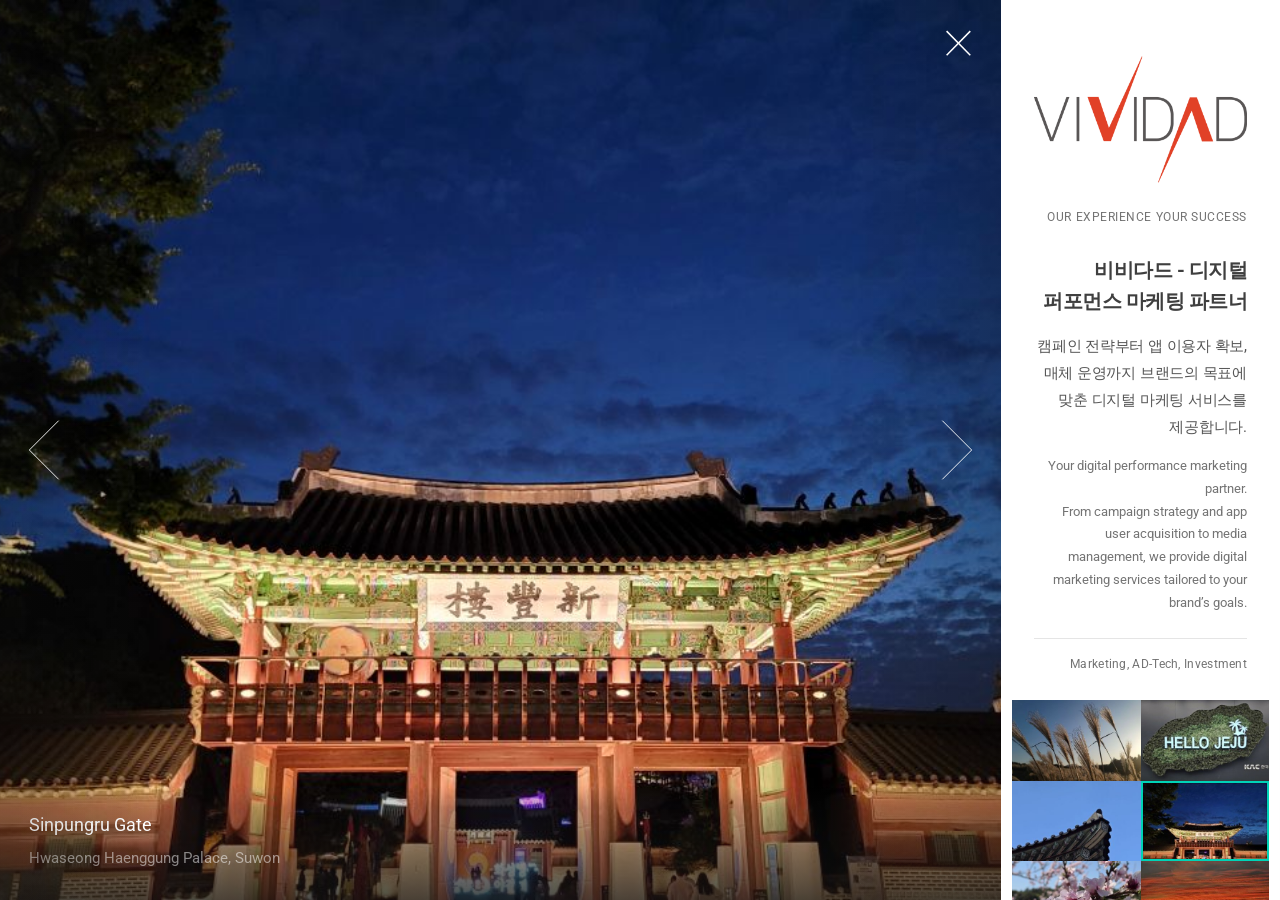
==== commit f0250ff5: "main" ====
--- a/index.html
+++ b/index.html
@@ -280,6 +280,33 @@
 <!-- 탭 -->
 
 					<footer id="footer">
+						<section class="partnership-inquiry" aria-labelledby="partnership-inquiry-title">
+							<h2 id="partnership-inquiry-title">제휴문의 (Partnership Inquiry)</h2>
+							<form action="https://formspree.io/f/mvkgrpbe" method="post">
+								<div class="inquiry-fields">
+									<div class="field">
+										<label for="inquiry-company">회사명 (Company Name)</label>
+										<input type="text" id="inquiry-company" name="회사명" required />
+									</div>
+									<div class="field">
+										<label for="inquiry-contact">담당자명 (Contact Person)
+										</label>
+										<input type="text" id="inquiry-contact" name="담당자명" required />
+									</div>
+									<div class="field">
+										<label for="inquiry-email">이메일 (Email)</label>
+										<input type="email" id="inquiry-email" name="이메일" required />
+									</div>
+								</div>
+								<div class="field">
+									<label for="inquiry-message">문의내용 (Inquiry Message)</label>
+									<textarea id="inquiry-message" name="문의내용" rows="5" required></textarea>
+								</div>
+								<ul class="actions">
+									<li><button type="submit" class="button">문의 보내기 (Submit Inquiry)</button></li>
+								</ul>
+							</form>
+						</section>
 						<ul class="copyright">
 							<li>&copy; 2026 by VIVIDAD Co., Ltd.</li>
 						</ul>
--- a/assets/css/main.css
+++ b/assets/css/main.css
@@ -1,8 +1,8 @@
 
-/*
-	Lens by HTML5 UP
-	html5up.net | @ajlkn
-	Free for personal and commercial use under the CCA 3.0 license (html5up.net/license)
+/*
+	Lens by HTML5 UP
+	html5up.net | @ajlkn
+	Free for personal and commercial use under the CCA 3.0 license (html5up.net/license)
 */
 
 html, body, div, span, applet, object,
@@ -72,10 +72,10 @@
 
 /* Basic */
 
-	/*
-			@-ms-viewport {
-				width: device-width;
-			}
+	/*
+			@-ms-viewport {
+				width: device-width;
+			}
 		*/
 
 	@media screen and (max-width: 480px) {
@@ -990,6 +990,71 @@
 		padding: 2.25em 2.25em 1em 2.25em ;
 	}
 
+		#footer .partnership-inquiry {
+			margin: 0 auto 2.25em;
+			padding: 1.5em 1.75em 1.25em;
+			max-width: 38em;
+			font-size: 0.8em;
+			border: solid 1px #ccc;
+			border-radius: 4px;
+		}
+
+			#footer .partnership-inquiry h2 {
+				font-size: 1em;
+				margin-bottom: 1.5em;
+				text-align: center;
+			}
+
+			#footer .partnership-inquiry label,
+			#footer .partnership-inquiry input[type="text"],
+			#footer .partnership-inquiry input[type="email"],
+			#footer .partnership-inquiry textarea,
+			#footer .partnership-inquiry button {
+				font-size: 1em;
+			}
+
+			#footer .partnership-inquiry label {
+				margin-bottom: 0.4em;
+				white-space: nowrap;
+			}
+
+			#footer .partnership-inquiry input[type="text"],
+			#footer .partnership-inquiry input[type="email"] {
+				height: 2.5em;
+			}
+
+			#footer .partnership-inquiry textarea {
+				min-height: 7.5em;
+				resize: vertical;
+			}
+
+			#footer .partnership-inquiry .inquiry-fields {
+				display: block;
+			}
+
+			#footer .partnership-inquiry .field {
+				margin-bottom: 1.25em;
+			}
+
+			#footer .partnership-inquiry .actions {
+				justify-content: center;
+				margin-bottom: 0;
+			}
+
+			#footer .partnership-inquiry .actions .button {
+				padding: 0.65em 1.4em;
+			}
+
+	@media screen and (max-width: 640px) {
+		#footer .partnership-inquiry {
+			padding: 1.25em 1em 1em;
+		}
+
+		#footer .partnership-inquiry .inquiry-fields {
+			display: block;
+		}
+	}
+
 		#footer .copyright {
 			list-style: none;
 			padding: 0;
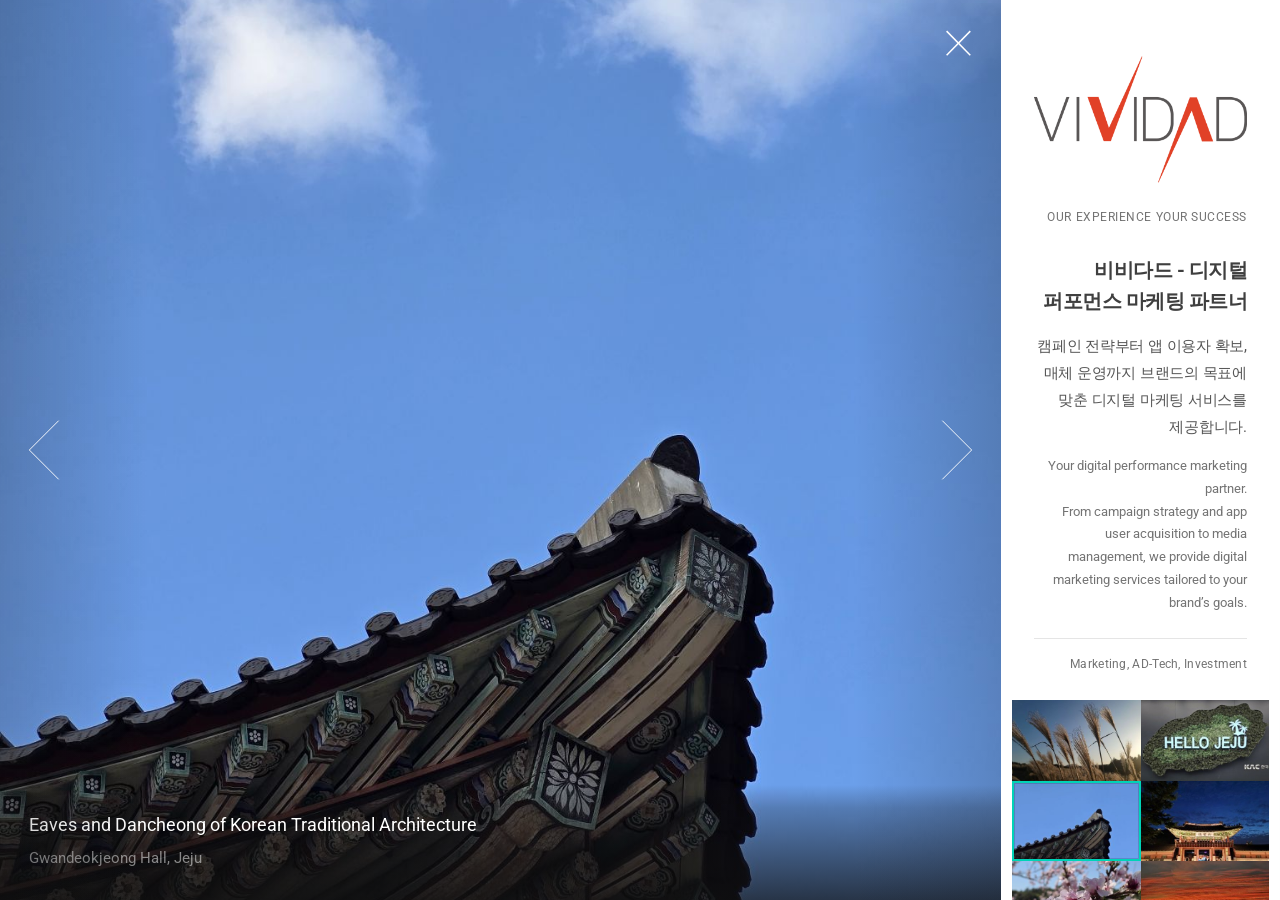
==== commit 4379dae2: "main" ====
--- a/index.html
+++ b/index.html
@@ -278,6 +278,11 @@
 }
 </script>
 <!-- 탭 -->
+
+					<!-- Coupang Banner -->
+					<center>
+					<iframe src="https://ads-partners.coupang.com/widgets.html?id=581548&template=carousel&trackingCode=AF2928715&subId=ADSafariDSP&width=400&height=400&tsource=" width="300" height="300" frameborder="0" scrolling="no" referrerpolicy="unsafe-url"></iframe>
+					</center>
 
 					<footer id="footer">
 						<section class="partnership-inquiry" aria-labelledby="partnership-inquiry-title">
@@ -312,11 +317,6 @@
 						</ul>
 					</footer>
 
-					<!-- Coupang Banner -->
-					<center>
-					<iframe src="https://ads-partners.coupang.com/widgets.html?id=581548&template=carousel&trackingCode=AF2928715&subId=ADSafariDSP&width=400&height=400&tsource=" width="300" height="300" frameborder="0" scrolling="no" referrerpolicy="unsafe-url"></iframe>
-					</center>
-
 			</div>
 
 		<!-- Scripts -->
--- a/assets/css/main.css
+++ b/assets/css/main.css
@@ -992,16 +992,18 @@
 
 		#footer .partnership-inquiry {
 			margin: 0 auto 2.25em;
-			padding: 1.5em 1.75em 1.25em;
+			padding: 1.15em 1.35em 1em;
 			max-width: 38em;
-			font-size: 0.8em;
+			font-size: 0.75em;
+			color: #aaa;
 			border: solid 1px #ccc;
 			border-radius: 4px;
 		}
 
 			#footer .partnership-inquiry h2 {
-				font-size: 1em;
-				margin-bottom: 1.5em;
+				color: #555;
+				font-size: 0.95em;
+				margin-bottom: 1.2em;
 				text-align: center;
 			}
 
@@ -1010,21 +1012,23 @@
 			#footer .partnership-inquiry input[type="email"],
 			#footer .partnership-inquiry textarea,
 			#footer .partnership-inquiry button {
-				font-size: 1em;
+				font-size: 0.9em;
+				color: #555;
 			}
 
 			#footer .partnership-inquiry label {
+				color: #555;
 				margin-bottom: 0.4em;
 				white-space: nowrap;
 			}
 
 			#footer .partnership-inquiry input[type="text"],
 			#footer .partnership-inquiry input[type="email"] {
-				height: 2.5em;
+				height: 2.15em;
 			}
 
 			#footer .partnership-inquiry textarea {
-				min-height: 7.5em;
+				min-height: 6em;
 				resize: vertical;
 			}
 
@@ -1033,7 +1037,7 @@
 			}
 
 			#footer .partnership-inquiry .field {
-				margin-bottom: 1.25em;
+				margin-bottom: 0.9em;
 			}
 
 			#footer .partnership-inquiry .actions {
@@ -1042,7 +1046,7 @@
 			}
 
 			#footer .partnership-inquiry .actions .button {
-				padding: 0.65em 1.4em;
+				padding: 0.55em 1.15em;
 			}
 
 	@media screen and (max-width: 640px) {
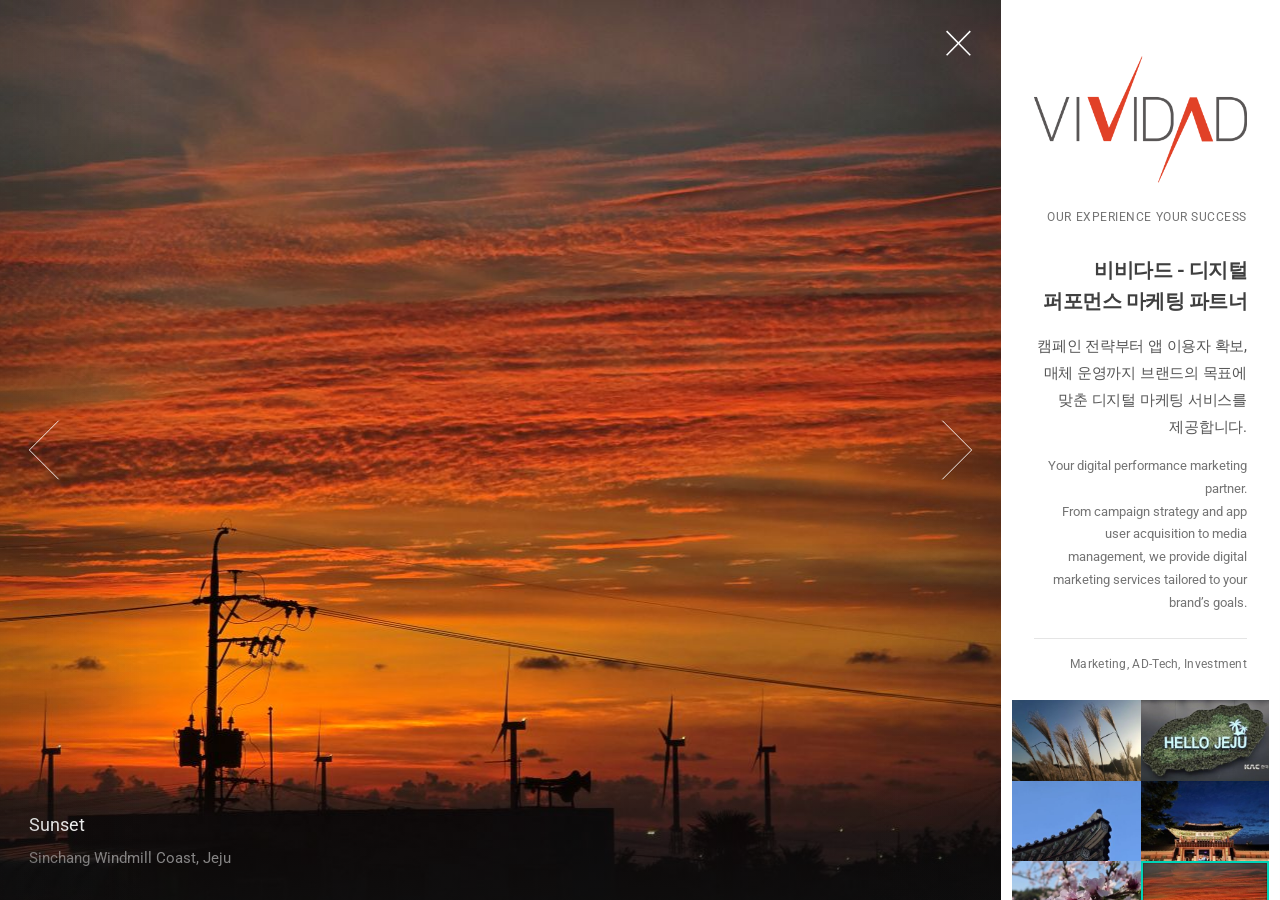
==== commit bdeef6fa: "main" ====
--- a/index.html
+++ b/index.html
@@ -1,4 +1,4 @@
-<!-- 20260923-001 -->
+<!-- 20261012-001 -->
 <!DOCTYPE HTML>
 <!--
 	Lens by HTML5 UP
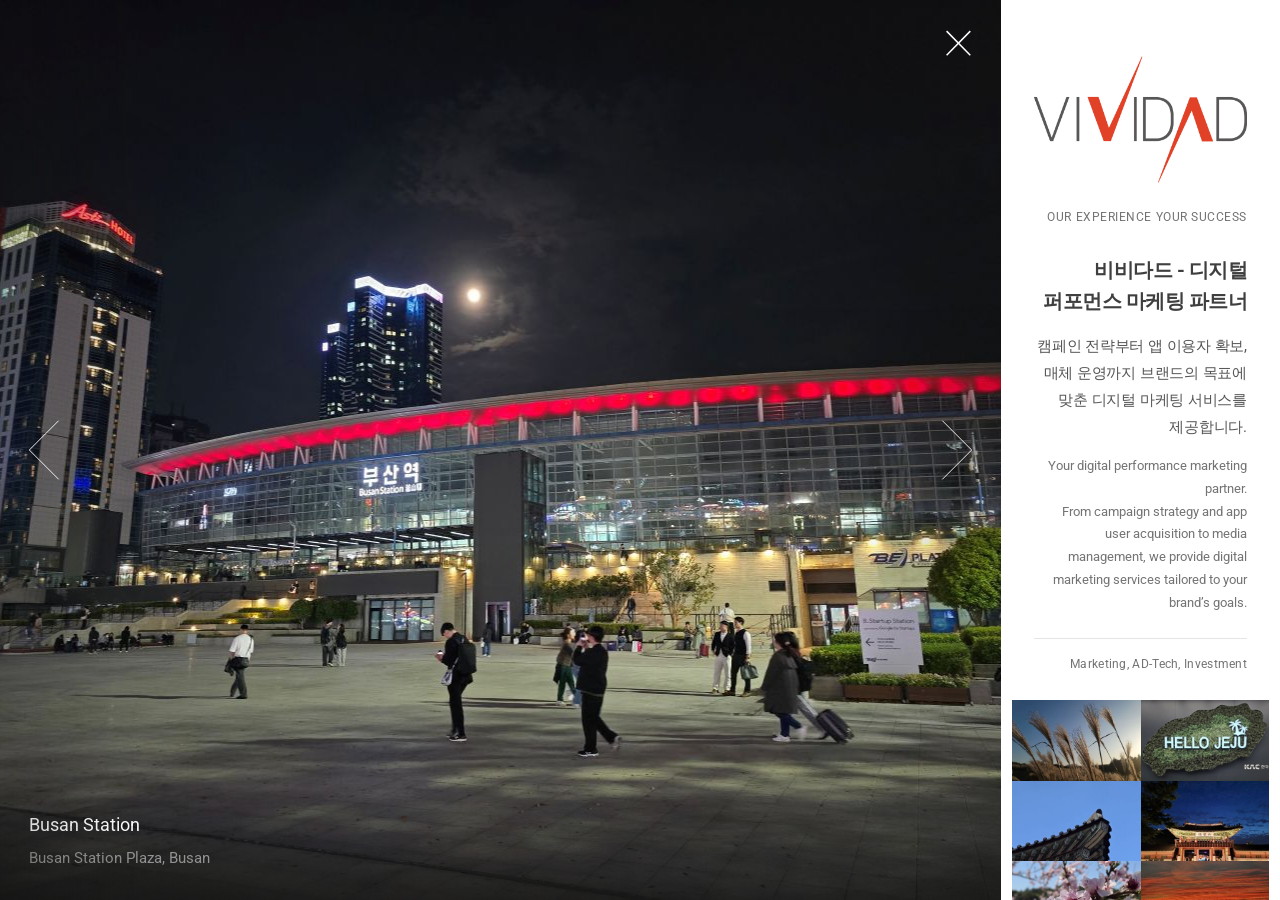
==== commit 0f550ac4: "Apply new AdSense account (ca-pub-6427444964110240) - Add google-adsense-account meta tag and AdSens" ====
--- a/index.html
+++ b/index.html
@@ -9,7 +9,9 @@
 	<head>
 		<script async src="assets/js/analytics-loader.js"></script>
 		<script async src="assets/js/clarity-loader.js"></script>
-		<script async src="assets/js/adsense-loader.js"></script>
+		<meta name="google-adsense-account" content="ca-pub-6427444964110240">
+		<script async src="https://pagead2.googlesyndication.com/pagead/js/adsbygoogle.js?client=ca-pub-6427444964110240"
+		     crossorigin="anonymous"></script>
 		<title>VIVIDAD : 비비다드 공식 홈페이지</title>
 		<meta charset="utf-8" />
 		<meta name="viewport" content="width=device-width, initial-scale=1" />
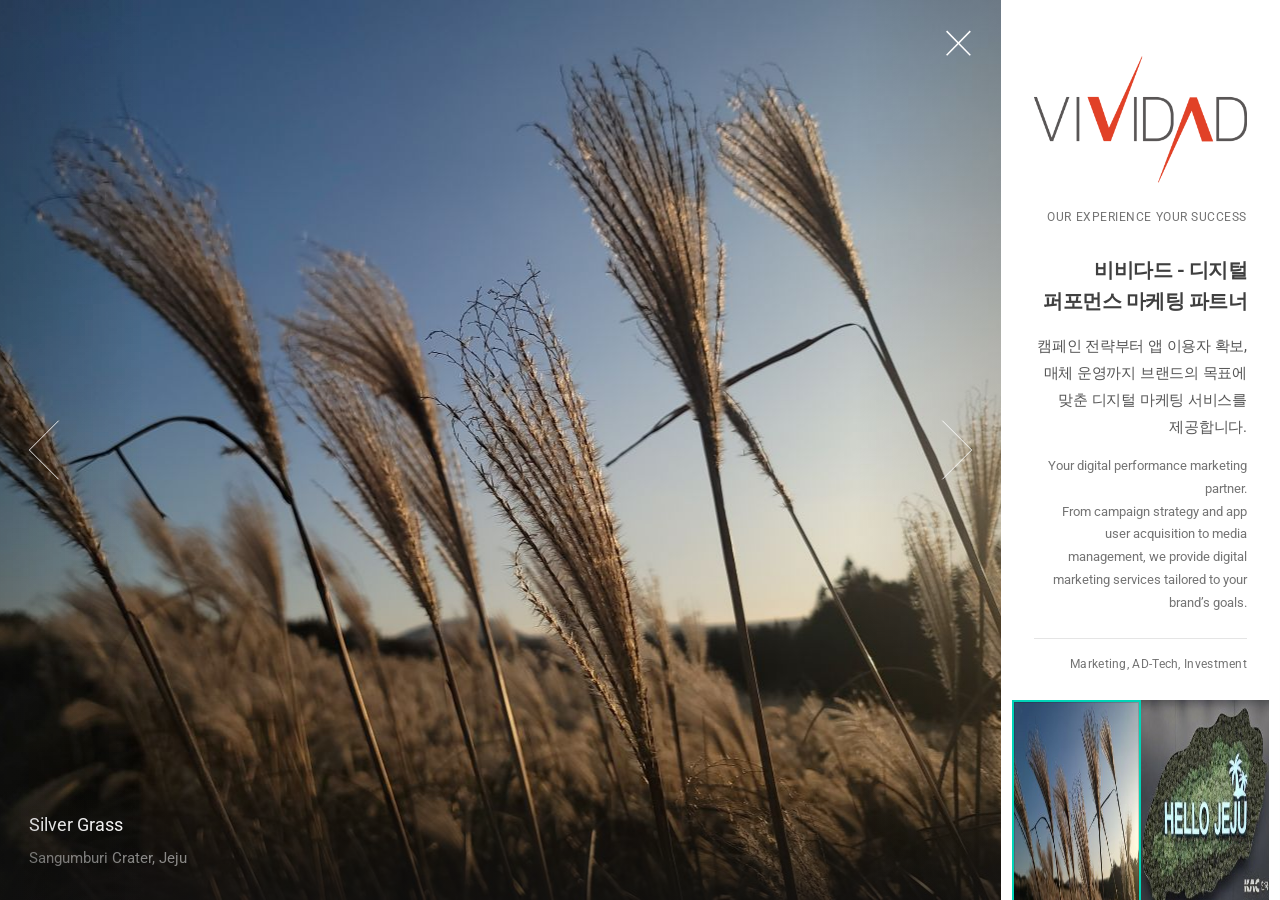
==== commit cf2d2bf5: "SEO/GEO optimization - Meta: improved title/description, canonical, hreflang, robots, OG/Twitter car" ====
--- a/index.html
+++ b/index.html
@@ -7,16 +7,309 @@
 -->
 <html lang="ko">
 	<head>
-		<script async src="assets/js/analytics-loader.js"></script>
-		<script async src="assets/js/clarity-loader.js"></script>
+		<meta charset="utf-8" />
+		<meta name="viewport" content="width=device-width, initial-scale=1" />
+		<title>비비다드(VIVIDAD) | 디지털 퍼포먼스 마케팅 · 앱 UA 마케팅 광고대행</title>
+		<meta name="description" content="비비다드(VIVIDAD)는 캠페인 전략 기획, 앱 이용자 확보(UA) 마케팅, 미디어·매체 운영, 애드테크 솔루션을 제공하는 디지털 퍼포먼스 마케팅 파트너입니다. 서울·제주 오피스 운영." />
+		<meta name="keywords" content="비비다드, VIVIDAD, 디지털 마케팅, 퍼포먼스 마케팅, 광고대행, 캠페인 대행, 미디어 대행, Media & Campaign Agency, 앱 마케팅, 앱 이용자확보, App UA Marketing, UAC, 배너광고, 검색광고, 스마트스토어 검색최적화, 바이럴마케팅, 옥외광고, 애드테크, AdTech, 전략적 사업 투자" />
+		<meta name="robots" content="index, follow, max-image-preview:large, max-snippet:-1, max-video-preview:-1" />
+		<meta name="author" content="VIVIDAD Co., Ltd." />
+		<meta name="theme-color" content="#ffffff" />
+		<link rel="canonical" href="https://vividad.net/" />
+		<link rel="alternate" hreflang="ko" href="https://vividad.net/" />
+		<link rel="alternate" hreflang="x-default" href="https://vividad.net/" />
+		<link rel="icon" href="/favicon.ico" />
+		<link rel="apple-touch-icon" href="/images/vividad_CI_r.png" />
+
+		<!-- Open Graph / Twitter -->
+		<meta property="og:type" content="website" />
+		<meta property="og:site_name" content="VIVIDAD 비비다드" />
+		<meta property="og:locale" content="ko_KR" />
+		<meta property="og:locale:alternate" content="en_US" />
+		<meta property="og:url" content="https://vividad.net/" />
+		<meta property="og:title" content="비비다드(VIVIDAD) | 디지털 퍼포먼스 마케팅 파트너" />
+		<meta property="og:description" content="캠페인 전략부터 앱 이용자 확보, 매체 운영까지 브랜드의 목표에 맞춘 디지털 마케팅 서비스를 제공합니다." />
+		<meta property="og:image" content="https://vividad.net/images/og-image.jpg" />
+		<meta property="og:image:width" content="1200" />
+		<meta property="og:image:height" content="630" />
+		<meta property="og:image:alt" content="VIVIDAD - OUR EXPERIENCE YOUR SUCCESS" />
+		<meta name="twitter:card" content="summary_large_image" />
+		<meta name="twitter:title" content="비비다드(VIVIDAD) | 디지털 퍼포먼스 마케팅 파트너" />
+		<meta name="twitter:description" content="캠페인 전략부터 앱 이용자 확보, 매체 운영까지 브랜드의 목표에 맞춘 디지털 마케팅 서비스를 제공합니다." />
+		<meta name="twitter:image" content="https://vividad.net/images/og-image.jpg" />
+
+		<!-- Structured data (Schema.org JSON-LD) -->
+		<script type="application/ld+json">
+		{
+			"@context": "https://schema.org",
+			"@graph": [
+				{
+					"@type": "Organization",
+					"@id": "https://vividad.net/#organization",
+					"name": "VIVIDAD Co., Ltd.",
+					"alternateName": [
+						"VIVIDAD",
+						"비비다드",
+						"주식회사 비비다드"
+					],
+					"url": "https://vividad.net/",
+					"logo": {
+						"@type": "ImageObject",
+						"url": "https://vividad.net/images/vividad_CI_r.png",
+						"width": 360,
+						"height": 254
+					},
+					"image": "https://vividad.net/images/og-image.jpg",
+					"slogan": "OUR EXPERIENCE YOUR SUCCESS",
+					"description": "비비다드(VIVIDAD)는 캠페인 전략 기획, 앱 이용자 확보(UA) 마케팅, 미디어·매체 운영, 애드테크 솔루션을 제공하는 디지털 퍼포먼스 마케팅 파트너입니다.",
+					"email": "vividad@vividad.net",
+					"address": [
+						{
+							"@type": "PostalAddress",
+							"name": "Seoul Office",
+							"streetAddress": "2F-37, 12, Digital-ro 31-gil",
+							"addressLocality": "Guro-gu",
+							"addressRegion": "Seoul",
+							"addressCountry": "KR"
+						},
+						{
+							"@type": "PostalAddress",
+							"name": "Jeju Office",
+							"streetAddress": "2F, 82, Gwideok-ro, Hallim-eup",
+							"addressLocality": "Jeju-si",
+							"addressRegion": "Jeju-do",
+							"addressCountry": "KR"
+						}
+					],
+					"areaServed": {
+						"@type": "Country",
+						"name": "South Korea"
+					},
+					"contactPoint": {
+						"@type": "ContactPoint",
+						"contactType": "sales",
+						"email": "vividad@vividad.net",
+						"availableLanguage": [
+							"Korean",
+							"English"
+						],
+						"areaServed": "KR"
+					},
+					"knowsAbout": [
+						"Digital Performance Marketing",
+						"디지털 퍼포먼스 마케팅",
+						"Media & Campaign Agency",
+						"App User Acquisition Marketing",
+						"앱 이용자 확보 마케팅",
+						"Google App Campaigns (UAC)",
+						"Search Advertising",
+						"Banner Advertising",
+						"Smart Store SEO",
+						"Viral Marketing",
+						"Out-of-Home Advertising",
+						"AdTech",
+						"KPI Optimization"
+					],
+					"hasOfferCatalog": {
+						"@type": "OfferCatalog",
+						"name": "VIVIDAD 서비스",
+						"itemListElement": [
+							{
+								"@type": "Offer",
+								"itemOffered": {
+									"@type": "Service",
+									"name": "캠페인 및 미디어 대행 (Media & Campaign Agency)",
+									"description": "KPI 목표 설정, 캠페인 기획·제안, 매체 운영 및 최적화를 포함한 디지털 광고 캠페인 대행.",
+									"provider": {
+										"@id": "https://vividad.net/#organization"
+									},
+									"areaServed": "KR"
+								}
+							},
+							{
+								"@type": "Offer",
+								"itemOffered": {
+									"@type": "Service",
+									"name": "앱 이용자 확보 마케팅 (App UA Marketing)",
+									"description": "UAC 등 앱 설치·이용자 확보를 위한 퍼포먼스 마케팅.",
+									"provider": {
+										"@id": "https://vividad.net/#organization"
+									},
+									"areaServed": "KR"
+								}
+							},
+							{
+								"@type": "Offer",
+								"itemOffered": {
+									"@type": "Service",
+									"name": "검색광고 (Search AD)",
+									"description": "검색 매체 광고 운영 및 최적화.",
+									"provider": {
+										"@id": "https://vividad.net/#organization"
+									},
+									"areaServed": "KR"
+								}
+							},
+							{
+								"@type": "Offer",
+								"itemOffered": {
+									"@type": "Service",
+									"name": "배너광고 (Banner AD)",
+									"description": "디스플레이·배너 광고 운영.",
+									"provider": {
+										"@id": "https://vividad.net/#organization"
+									},
+									"areaServed": "KR"
+								}
+							},
+							{
+								"@type": "Offer",
+								"itemOffered": {
+									"@type": "Service",
+									"name": "스마트스토어 검색최적화 (Smart Store SEO)",
+									"description": "스마트스토어 상품 검색 노출 최적화.",
+									"provider": {
+										"@id": "https://vividad.net/#organization"
+									},
+									"areaServed": "KR"
+								}
+							},
+							{
+								"@type": "Offer",
+								"itemOffered": {
+									"@type": "Service",
+									"name": "바이럴 마케팅 (Viral Marketing)",
+									"description": "콘텐츠 기반 바이럴 마케팅.",
+									"provider": {
+										"@id": "https://vividad.net/#organization"
+									},
+									"areaServed": "KR"
+								}
+							},
+							{
+								"@type": "Offer",
+								"itemOffered": {
+									"@type": "Service",
+									"name": "옥외광고 (OOH)",
+									"description": "옥외 매체 광고.",
+									"provider": {
+										"@id": "https://vividad.net/#organization"
+									},
+									"areaServed": "KR"
+								}
+							},
+							{
+								"@type": "Offer",
+								"itemOffered": {
+									"@type": "Service",
+									"name": "애드테크 솔루션 (AdTech)",
+									"description": "애드테크 기반 자체 플랫폼 및 마케팅 솔루션 제공.",
+									"provider": {
+										"@id": "https://vividad.net/#organization"
+									},
+									"areaServed": "KR"
+								}
+							},
+							{
+								"@type": "Offer",
+								"itemOffered": {
+									"@type": "Service",
+									"name": "전략적 사업 투자 (Strategy Investment)",
+									"description": "전략적 사업 투자.",
+									"provider": {
+										"@id": "https://vividad.net/#organization"
+									},
+									"areaServed": "KR"
+								}
+							}
+						]
+					}
+				},
+				{
+					"@type": "WebSite",
+					"@id": "https://vividad.net/#website",
+					"url": "https://vividad.net/",
+					"name": "VIVIDAD 비비다드",
+					"inLanguage": "ko-KR",
+					"publisher": {
+						"@id": "https://vividad.net/#organization"
+					}
+				},
+				{
+					"@type": "WebPage",
+					"@id": "https://vividad.net/#webpage",
+					"url": "https://vividad.net/",
+					"name": "비비다드(VIVIDAD) | 디지털 퍼포먼스 마케팅 · 앱 UA 마케팅 광고대행",
+					"isPartOf": {
+						"@id": "https://vividad.net/#website"
+					},
+					"about": {
+						"@id": "https://vividad.net/#organization"
+					},
+					"inLanguage": "ko-KR",
+					"primaryImageOfPage": {
+						"@type": "ImageObject",
+						"url": "https://vividad.net/images/og-image.jpg"
+					},
+					"dateModified": "2026-11-26"
+				},
+				{
+					"@type": "FAQPage",
+					"@id": "https://vividad.net/#faq",
+					"mainEntity": [
+						{
+							"@type": "Question",
+							"name": "비비다드(VIVIDAD)는 어떤 회사인가요?",
+							"acceptedAnswer": {
+								"@type": "Answer",
+								"text": "비비다드(VIVIDAD Co., Ltd.)는 디지털 퍼포먼스 마케팅 파트너입니다. 캠페인 및 미디어 대행(Media & Campaign Agency), 앱 이용자 확보 마케팅(App UA Marketing), 전략적 사업 투자(Strategy Investment)를 주요 사업으로 하며, 광고 분야별 전문가들의 경험을 바탕으로 브랜드의 KPI 달성을 돕습니다."
+							}
+						},
+						{
+							"@type": "Question",
+							"name": "비비다드는 어떤 광고·마케팅 서비스를 제공하나요?",
+							"acceptedAnswer": {
+								"@type": "Answer",
+								"text": "배너광고, 앱 이용자 확보(UA) 마케팅, 검색광고, 스마트스토어 검색최적화(SEO), 바이럴 마케팅, 옥외광고(OOH) 등 디지털 퍼포먼스 마케팅 전반을 제공합니다. 또한 애드테크 기반의 자체 플랫폼과 다양한 마케팅 솔루션을 활용합니다."
+							}
+						},
+						{
+							"@type": "Question",
+							"name": "비비다드와 캠페인은 어떻게 진행되나요?",
+							"acceptedAnswer": {
+								"@type": "Answer",
+								"text": "먼저 경험에 기반한 인사이트로 KPI 목표를 설정하고 캠페인을 기획·제안합니다(Strategic Planning). 이후 브랜드에 맞춘 업무 프로세스를 구축해 캠페인을 안정적으로 운영하며(Campaign Management), 애드테크 플랫폼과 솔루션으로 성과를 최적화합니다(Technology)."
+							}
+						},
+						{
+							"@type": "Question",
+							"name": "비비다드 사무실은 어디에 있나요?",
+							"acceptedAnswer": {
+								"@type": "Answer",
+								"text": "서울 오피스는 서울특별시 구로구 디지털로31길 12, 2층(2F-37, 12, Digital-ro 31-gil, Guro-gu, Seoul)에, 제주 오피스는 제주특별자치도 제주시 한림읍 귀덕로 82, 2층(2F, 82, Gwideok-ro, Hallim-eup, Jeju-si, Jeju-do)에 있습니다."
+							}
+						},
+						{
+							"@type": "Question",
+							"name": "광고 대행이나 제휴 문의는 어떻게 하나요?",
+							"acceptedAnswer": {
+								"@type": "Answer",
+								"text": "이메일(vividad@vividad.net)로 문의하시거나, 홈페이지 하단의 제휴문의(Partnership Inquiry) 양식에 회사명, 담당자명, 이메일, 문의내용을 남겨 주시면 확인 후 연락드립니다."
+							}
+						}
+					]
+				}
+			]
+		}
+		</script>
+
+		<!-- Google AdSense -->
 		<meta name="google-adsense-account" content="ca-pub-6427444964110240">
 		<script async src="https://pagead2.googlesyndication.com/pagead/js/adsbygoogle.js?client=ca-pub-6427444964110240"
 		     crossorigin="anonymous"></script>
-		<title>VIVIDAD : 비비다드 공식 홈페이지</title>
-		<meta charset="utf-8" />
-		<meta name="viewport" content="width=device-width, initial-scale=1" />
-		<meta name="description" content="비비다드 디지털마케팅 마케팅 광고대행 이용자확보 퍼포먼스 매체 최적화 KPI 달성">
-		<meta name="keywords" content="비비다드, VIVIDAD, 마케팅, 광고대행, Media & Campaign Agency, 캠페인 대행, 미디어 대행, App UA Marketing, UAC, 앱 이용자확보 마케팅, Strategy Investment, 전략적 사업 투자">
+		<script async src="assets/js/analytics-loader.js"></script>
+		<script async src="assets/js/clarity-loader.js"></script>
+
 		<link rel="preconnect" href="https://fonts.googleapis.com" />
 		<link rel="preconnect" href="https://fonts.gstatic.com" crossorigin />
 		<link rel="stylesheet" href="https://fonts.googleapis.com/css?family=Roboto:400,700&amp;display=swap" />
@@ -39,19 +332,20 @@
 				border-bottom: 2px solid #ddd;
 			}
 			.tab-btn {
-				flex: 1 1 0;
+				flex: 1 1 auto;
 				min-width: 0;
-				padding: 12px 6px;
+				padding: 12px 4px;
 				cursor: pointer;
 				background: none;
 				border: none;
-				font-size: 14px;
+				font-size: 12px;
 				font-weight: bold;
 				color: #aaa;
 				transition: all 0.3s;
 				text-align: center;
-				white-space: nowrap;
-				word-break: normal;
+				white-space: normal;
+				line-height: 1.3;
+				word-break: keep-all;
 				overflow-wrap: normal;
 			}
 			.tab-btn:focus-visible {
@@ -79,9 +373,50 @@
 				font-size: 0.8em;
 				color: #aaa;
 			}
+			.tab-content .tab-title {
+				font-size: 1em;
+				font-weight: 700;
+				color: #999;
+				margin: 0 0 1em 0;
+			}
+			.tab-content h3 {
+				font-size: 1em;
+				font-weight: 700;
+				color: #999;
+				margin: 1.5em 0 0.4em 0;
+			}
+			.tab-content .tab-title + h3,
+			.tab-content .faq-item:first-of-type h3 {
+				margin-top: 0;
+			}
+			.tab-content p {
+				margin: 0 0 0.6em 0;
+			}
+			.tab-content address {
+				font-style: normal;
+			}
+			.tab-content strong {
+				color: #999;
+				font-weight: 700;
+			}
+			.tab-content ul {
+				list-style: none;
+				margin: 0 0 0.6em 0;
+				padding: 0;
+			}
+			.tab-content .faq-item {
+				margin-bottom: 1.25em;
+			}
 			/* 활성화된 콘텐츠 보여주기 */
 			.tab-content.active {
 				display: block;
+			}
+
+			@media (max-width: 1280px) and (min-width: 481px) {
+				.tab-btn {
+					padding: 12px 2px;
+					font-size: 11px;
+				}
 			}
 
 			@media (max-width: 640px) {
@@ -89,10 +424,6 @@
 					margin: 32px auto;
 					padding: 0 0.5em;
 				}
-				.tab-btn {
-					padding: 10px 4px;
-					font-size: 13px;
-				}
 			}
 
 			@media (max-width: 420px) {
@@ -112,7 +443,7 @@
 
 				<!-- Header -->
 					<header id="header">
-						<img class="brand-logo" src="images/vividad_CI_r.png" alt="VIVIDAD" fetchpriority="high" />
+						<img class="brand-logo" src="images/vividad_CI_r.png" alt="VIVIDAD 비비다드 로고" width="360" height="254" fetchpriority="high" />
 						<p class="brand-tagline" lang="en">OUR EXPERIENCE YOUR SUCCESS</p>
 						<div class="brand-intro">
 							<h1>비비다드 - 디지털 퍼포먼스 마케팅 파트너</h1>
@@ -134,131 +465,152 @@
 				<!-- Thumbnail -->
 					<section id="thumbnails">
 						<article>
-							<a class="thumbnail" href="images/fulls/01.jpg"><img src="images/thumbs/01.jpg" alt="Silver Grass" /></a>
+							<a class="thumbnail" href="images/fulls/01.jpg"><img src="images/thumbs/01.jpg" alt="Silver Grass" width="360" height="225" loading="lazy" decoding="async" /></a>
 							<h2>Silver Grass</h2>
 							<p>Sangumburi Crater, Jeju</p>
 						</article>
 						<article>
-							<a class="thumbnail" href="images/fulls/02.jpg"><img src="images/thumbs/02.jpg" alt="&#39;HELLO JEJU&#39; Photo Zone" /></a>
+							<a class="thumbnail" href="images/fulls/02.jpg"><img src="images/thumbs/02.jpg" alt="&#39;HELLO JEJU&#39; Photo Zone" width="360" height="225" loading="lazy" decoding="async" /></a>
 							<h2>'HELLO JEJU' Photo Zone</h2>
 							<p>Jeju International Airport</p>
 						</article>
 						<article>
-							<a class="thumbnail" href="images/fulls/03.jpg"><img src="images/thumbs/03.jpg" alt="Eaves and Dancheong of Korean Traditional Architecture" /></a>
+							<a class="thumbnail" href="images/fulls/03.jpg"><img src="images/thumbs/03.jpg" alt="Eaves and Dancheong of Korean Traditional Architecture" width="360" height="225" loading="lazy" decoding="async" /></a>
 							<h2>Eaves and Dancheong of Korean Traditional Architecture</h2>
 							<p>Gwandeokjeong Hall, Jeju</p>
 						</article>
 						<article>
-							<a class="thumbnail" href="images/fulls/04.jpg"><img src="images/thumbs/04.jpg" alt="Sinpungru Gate" /></a>
+							<a class="thumbnail" href="images/fulls/04.jpg"><img src="images/thumbs/04.jpg" alt="Sinpungru Gate" width="360" height="225" loading="lazy" decoding="async" /></a>
 							<h2>Sinpungru Gate</h2>
 							<p>Hwaseong Haenggung Palace, Suwon</p>
 						</article>
 						<article>
-							<a class="thumbnail" href="images/fulls/05.jpg"><img src="images/thumbs/05.jpg" alt="Peach Blossom" /></a>
+							<a class="thumbnail" href="images/fulls/05.jpg"><img src="images/thumbs/05.jpg" alt="Peach Blossom" width="360" height="225" loading="lazy" decoding="async" /></a>
 							<h2>Peach Blossom</h2>
 							<p>Namwon-eup, Jeju</p>
 						</article>
 						<article>
-							<a class="thumbnail" href="images/fulls/06.jpg"><img src="images/thumbs/06.jpg" alt="Sunset" /></a>
+							<a class="thumbnail" href="images/fulls/06.jpg"><img src="images/thumbs/06.jpg" alt="Sunset" width="360" height="225" loading="lazy" decoding="async" /></a>
 							<h2>Sunset</h2>
 							<p>Sinchang Windmill Coast, Jeju</p>
 						</article>
 						<article>
-							<a class="thumbnail" href="images/fulls/07.jpg"><img src="images/thumbs/07.jpg" alt="Royal Portrait Museum" /></a>
+							<a class="thumbnail" href="images/fulls/07.jpg"><img src="images/thumbs/07.jpg" alt="Royal Portrait Museum" width="360" height="225" loading="lazy" decoding="async" /></a>
 							<h2>Royal Portrait Museum</h2>
 							<p>Gyeonggijeon, Jeonju</p>
 						</article>
 						<article>
-							<a class="thumbnail" href="images/fulls/08.jpg"><img src="images/thumbs/08.jpg" alt="Gwakji Beach" /></a>
+							<a class="thumbnail" href="images/fulls/08.jpg"><img src="images/thumbs/08.jpg" alt="Gwakji Beach" width="360" height="225" loading="lazy" decoding="async" /></a>
 							<h2>Gwakji Beach</h2>
 							<p>Gwakji Beach, Jeju</p>
 						</article>
 						<article>
-							<a class="thumbnail" href="images/fulls/09.jpg"><img src="images/thumbs/09.jpg" alt="Pensive Bodhisattva" /></a>
+							<a class="thumbnail" href="images/fulls/09.jpg"><img src="images/thumbs/09.jpg" alt="Pensive Bodhisattva" width="360" height="225" loading="lazy" decoding="async" /></a>
 							<h2>Pensive Bodhisattva</h2>
 							<p>Room of Quiet Contemplation, National Museum of Korea</p>
 						</article>
 						<article>
-							<a class="thumbnail" href="images/fulls/10.jpg"><img src="images/thumbs/10.jpg" alt="Gold Crown from the North Mound of Hwangnamdaechong Tomb" /></a>
+							<a class="thumbnail" href="images/fulls/10.jpg"><img src="images/thumbs/10.jpg" alt="Gold Crown from the North Mound of Hwangnamdaechong Tomb" width="360" height="225" loading="lazy" decoding="async" /></a>
 							<h2>Gold Crown from the North Mound of Hwangnamdaechong Tomb</h2>
 							<p>Silla Room, National Museum of Korea</p>
 						</article>
 						<article>
-							<a class="thumbnail" href="images/fulls/11.jpg"><img src="images/thumbs/11.jpg" alt="Busan Station" /></a>
+							<a class="thumbnail" href="images/fulls/11.jpg"><img src="images/thumbs/11.jpg" alt="Busan Station" width="360" height="225" loading="lazy" decoding="async" /></a>
 							<h2>Busan Station</h2>
 							<p>Busan Station Plaza, Busan</p>
 						</article>
 						<article>
-							<a class="thumbnail" href="images/fulls/12.jpg"><img src="images/thumbs/12.jpg" alt="Gwangan Bridge" /></a>
+							<a class="thumbnail" href="images/fulls/12.jpg"><img src="images/thumbs/12.jpg" alt="Gwangan Bridge" width="360" height="225" loading="lazy" decoding="async" /></a>
 							<h2>Gwangan Bridge</h2>
 							<p>Gwangalli Beach, Busan</p>
 						</article>
 					</section>
 
 <!-- 탭 -->
-<div class="tab-container">
-    <!-- 탭 버튼 영역 -->
-    <div class="tab-buttons">
-        <button class="tab-btn active" onclick="openTab(event, 'tab1')">LOCATION</button>
-        <button class="tab-btn" onclick="openTab(event, 'tab2')">WHO WE ARE</button>
-        <button class="tab-btn" onclick="openTab(event, 'tab3')">WHAT WE DO</button>
-    </div>
-
-    <!-- 탭 콘텐츠 영역 (여기에 SEO용 키워드와 내용을 풍부하게 작성하세요) -->
-	<div id="tab1" class="tab-content active copyright">
-		<!-- <h3></h3> -->
-		<p>
-<br>Contact Email : vividad@vividad.net
-<br>
-<br>Seoul Office : 2F-37, 12, Digital-ro 31-gil, Guro-gu, Seoul, Republic of Korea
-<br>Jeju Office : 2F, 82, Gwideok-ro, Hallim-eup, Jeju-si, Jeju-do, Republic of Korea
-        </p>
-    </div>
-
-	<div id="tab2" class="tab-content copyright">
-        <!-- <h3></h3> -->
-        <p>
-<br>PAVE YOUR PATH THROUGH THE MODERN DIGITAL MARKET
-<br>
-<br>With sophisticated technology and deep understanding of digital marketing, VIVIDAD offers insight into the rapid and ever changing digital world, leading to only the best optimal paths for your success.
-<br>디지털 마케팅에 대한 깊은 이해와 정교한 기술력을 바탕으로, 비비다드는 급변하는 디지털 세상에서 최대의 성과를 달성하기 위한 최적의 경로만을 제시합니다.
-<br>
-<br>As your partner, VIVIDAD employs expertise from various advertisement fields according to your brand's needs to bring you whole and encompassing digital performance marketing services.
-<br>Rather than making dramatic gestures, VIVIDAD focuses on providing partners with reliable service based on our seasoned experts' vivid experiences.
-<br>비비다드는 브랜드의 요구사항에 맞춰 광고 분야별 전문가들이 생생한 경험을 토대로 캠페인의 성공을 위한 디지털 퍼포먼스 마케팅의 전반적인 서비스를 제공합니다.
-<br>
-<br>Media & Campaign Agency
-<br>캠페인 및 미디어 대행
-<br>App UA Marketing
-<br>앱 이용자확보 마케팅
-<br>Strategy Investment
-<br>전략적 사업 투자
-<br>
-<br>VIVIDAD is a company that is strong in marketing to maximize efficiency.
-<br>효율 극대화를 위한 깊이 있고 다양한 마케팅에 강한 회사 VIVIDAD 입니다.
-<br>Banner AD App Marketing Search AD Smart Store SEO Viral Marketing OOH
-<br>배너광고, 앱이용자확보마케팅, 검색광고, 스마트스토어검색최적화, 바이럴마케팅, 옥외광고
-        </p>
-    </div>
-
-	<div id="tab3" class="tab-content copyright">
-        <!-- <h3></h3> -->
-        <p>
-<br>STRATEGIC PLANNING
-<br>We set KPIs and propose campaign plans designed with insight borne from experience.
-<br>비비다드는 경험에 기반한 인사이트를 활용하여 KPI 목표를 설정하고 캠페인을 기획 및 제안합니다.
-<br>
-<br>CAMPAIGN MANAGEMENT
-<br>Our experience is diverse and highly adaptable.
-<br>We ensure a successful campaign molded to your preferences and goals.
-<br>비비다드는 업무별 풍부한 경험을 보유하여 맞춤형 업무 프로세스를 구축하고 안정적으로 캠페인을 운영합니다.
-<br>
-<br>TECHNOLOGY
-<br>We offer a variety of sophisticated solutions on top of access to our very own AdTech based, independent platform,
-<br>비비다드는 다양한 마케팅 솔루션 활용이 가능하며, 애드테크 기반의 자체적인 플랫폼을 개발하여 운영하고 있습니다.
-        </p>
-    </div>
-</div>
+<section class="tab-container" aria-label="회사 정보">
+	<!-- 탭 버튼 영역 -->
+	<div class="tab-buttons" role="tablist">
+		<button class="tab-btn active" role="tab" aria-selected="true" aria-controls="tab1" onclick="openTab(event, 'tab1')">LOCATION</button>
+		<button class="tab-btn" role="tab" aria-selected="false" aria-controls="tab2" onclick="openTab(event, 'tab2')">WHO WE ARE</button>
+		<button class="tab-btn" role="tab" aria-selected="false" aria-controls="tab3" onclick="openTab(event, 'tab3')">WHAT WE DO</button>
+		<button class="tab-btn" role="tab" aria-selected="false" aria-controls="tab4" onclick="openTab(event, 'tab4')">FAQ</button>
+	</div>
+
+	<!-- LOCATION -->
+	<div id="tab1" class="tab-content active copyright" role="tabpanel">
+		<h2 class="tab-title">연락처 및 오시는 길 (Contact &amp; Location)</h2>
+		<address>
+			<p>Contact Email : <a href="mailto:vividad@vividad.net">vividad@vividad.net</a></p>
+			<p><strong>Seoul Office</strong> : 2F-37, 12, Digital-ro 31-gil, Guro-gu, Seoul, Republic of Korea<br>서울 오피스 : 서울특별시 구로구 디지털로31길 12, 2층</p>
+			<p><strong>Jeju Office</strong> : 2F, 82, Gwideok-ro, Hallim-eup, Jeju-si, Jeju-do, Republic of Korea<br>제주 오피스 : 제주특별자치도 제주시 한림읍 귀덕로 82, 2층</p>
+		</address>
+	</div>
+
+	<!-- WHO WE ARE -->
+	<div id="tab2" class="tab-content copyright" role="tabpanel">
+		<h2 class="tab-title">비비다드 소개 (Who We Are)</h2>
+		<h3>PAVE YOUR PATH THROUGH THE MODERN DIGITAL MARKET</h3>
+		<p lang="en">With sophisticated technology and deep understanding of digital marketing, VIVIDAD offers insight into the rapid and ever changing digital world, leading to only the best optimal paths for your success.</p>
+		<p>디지털 마케팅에 대한 깊은 이해와 정교한 기술력을 바탕으로, 비비다드는 급변하는 디지털 세상에서 최대의 성과를 달성하기 위한 최적의 경로만을 제시합니다.</p>
+		<p lang="en">As your partner, VIVIDAD employs expertise from various advertisement fields according to your brand's needs to bring you whole and encompassing digital performance marketing services. Rather than making dramatic gestures, VIVIDAD focuses on providing partners with reliable service based on our seasoned experts' vivid experiences.</p>
+		<p>비비다드는 브랜드의 요구사항에 맞춰 광고 분야별 전문가들이 생생한 경험을 토대로 캠페인의 성공을 위한 디지털 퍼포먼스 마케팅의 전반적인 서비스를 제공합니다.</p>
+		<h3>주요 사업 (Business Areas)</h3>
+		<ul>
+			<li>Media &amp; Campaign Agency · 캠페인 및 미디어 대행</li>
+			<li>App UA Marketing · 앱 이용자확보 마케팅</li>
+			<li>Strategy Investment · 전략적 사업 투자</li>
+		</ul>
+		<h3>마케팅 분야 (Marketing Channels)</h3>
+		<p>VIVIDAD is a company that is strong in marketing to maximize efficiency.<br>효율 극대화를 위한 깊이 있고 다양한 마케팅에 강한 회사 VIVIDAD 입니다.</p>
+		<ul>
+			<li>Banner AD · 배너광고</li>
+			<li>App Marketing · 앱이용자확보마케팅</li>
+			<li>Search AD · 검색광고</li>
+			<li>Smart Store SEO · 스마트스토어검색최적화</li>
+			<li>Viral Marketing · 바이럴마케팅</li>
+			<li>OOH · 옥외광고</li>
+		</ul>
+	</div>
+
+	<!-- WHAT WE DO -->
+	<div id="tab3" class="tab-content copyright" role="tabpanel">
+		<h2 class="tab-title">서비스 (What We Do)</h2>
+		<h3>STRATEGIC PLANNING · 전략 기획</h3>
+		<p lang="en">We set KPIs and propose campaign plans designed with insight borne from experience.</p>
+		<p>비비다드는 경험에 기반한 인사이트를 활용하여 KPI 목표를 설정하고 캠페인을 기획 및 제안합니다.</p>
+		<h3>CAMPAIGN MANAGEMENT · 캠페인 운영</h3>
+		<p lang="en">Our experience is diverse and highly adaptable. We ensure a successful campaign molded to your preferences and goals.</p>
+		<p>비비다드는 업무별 풍부한 경험을 보유하여 맞춤형 업무 프로세스를 구축하고 안정적으로 캠페인을 운영합니다.</p>
+		<h3>TECHNOLOGY · 애드테크</h3>
+		<p lang="en">We offer a variety of sophisticated solutions on top of access to our very own AdTech based, independent platform.</p>
+		<p>비비다드는 다양한 마케팅 솔루션 활용이 가능하며, 애드테크 기반의 자체적인 플랫폼을 개발하여 운영하고 있습니다.</p>
+	</div>
+
+	<!-- FAQ -->
+	<div id="tab4" class="tab-content copyright" role="tabpanel">
+		<h2 class="tab-title">자주 묻는 질문 (FAQ)</h2>
+			<div class="faq-item">
+				<h3>비비다드(VIVIDAD)는 어떤 회사인가요?</h3>
+				<p>비비다드(VIVIDAD Co., Ltd.)는 디지털 퍼포먼스 마케팅 파트너입니다. 캠페인 및 미디어 대행(Media & Campaign Agency), 앱 이용자 확보 마케팅(App UA Marketing), 전략적 사업 투자(Strategy Investment)를 주요 사업으로 하며, 광고 분야별 전문가들의 경험을 바탕으로 브랜드의 KPI 달성을 돕습니다.</p>
+			</div>
+			<div class="faq-item">
+				<h3>비비다드는 어떤 광고·마케팅 서비스를 제공하나요?</h3>
+				<p>배너광고, 앱 이용자 확보(UA) 마케팅, 검색광고, 스마트스토어 검색최적화(SEO), 바이럴 마케팅, 옥외광고(OOH) 등 디지털 퍼포먼스 마케팅 전반을 제공합니다. 또한 애드테크 기반의 자체 플랫폼과 다양한 마케팅 솔루션을 활용합니다.</p>
+			</div>
+			<div class="faq-item">
+				<h3>비비다드와 캠페인은 어떻게 진행되나요?</h3>
+				<p>먼저 경험에 기반한 인사이트로 KPI 목표를 설정하고 캠페인을 기획·제안합니다(Strategic Planning). 이후 브랜드에 맞춘 업무 프로세스를 구축해 캠페인을 안정적으로 운영하며(Campaign Management), 애드테크 플랫폼과 솔루션으로 성과를 최적화합니다(Technology).</p>
+			</div>
+			<div class="faq-item">
+				<h3>비비다드 사무실은 어디에 있나요?</h3>
+				<p>서울 오피스는 서울특별시 구로구 디지털로31길 12, 2층(2F-37, 12, Digital-ro 31-gil, Guro-gu, Seoul)에, 제주 오피스는 제주특별자치도 제주시 한림읍 귀덕로 82, 2층(2F, 82, Gwideok-ro, Hallim-eup, Jeju-si, Jeju-do)에 있습니다.</p>
+			</div>
+			<div class="faq-item">
+				<h3>광고 대행이나 제휴 문의는 어떻게 하나요?</h3>
+				<p>이메일(<a href="mailto:vividad@vividad.net">vividad@vividad.net</a>)로 문의하시거나, 홈페이지 하단의 제휴문의(Partnership Inquiry) 양식에 회사명, 담당자명, 이메일, 문의내용을 남겨 주시면 확인 후 연락드립니다.</p>
+			</div>
+	</div>
+</section>
 
 <script>
 function openTab(evt, tabId) {
@@ -272,11 +624,13 @@
     const tabButtons = document.getElementsByClassName("tab-btn");
     for (let i = 0; i < tabButtons.length; i++) {
         tabButtons[i].classList.remove("active");
+        tabButtons[i].setAttribute("aria-selected", "false");
     }
 
     // 3. 클릭한 탭 콘텐츠와 버튼만 활성화하기
     document.getElementById(tabId).classList.add("active");
     evt.currentTarget.classList.add("active");
+    evt.currentTarget.setAttribute("aria-selected", "true");
 }
 </script>
 <!-- 탭 -->
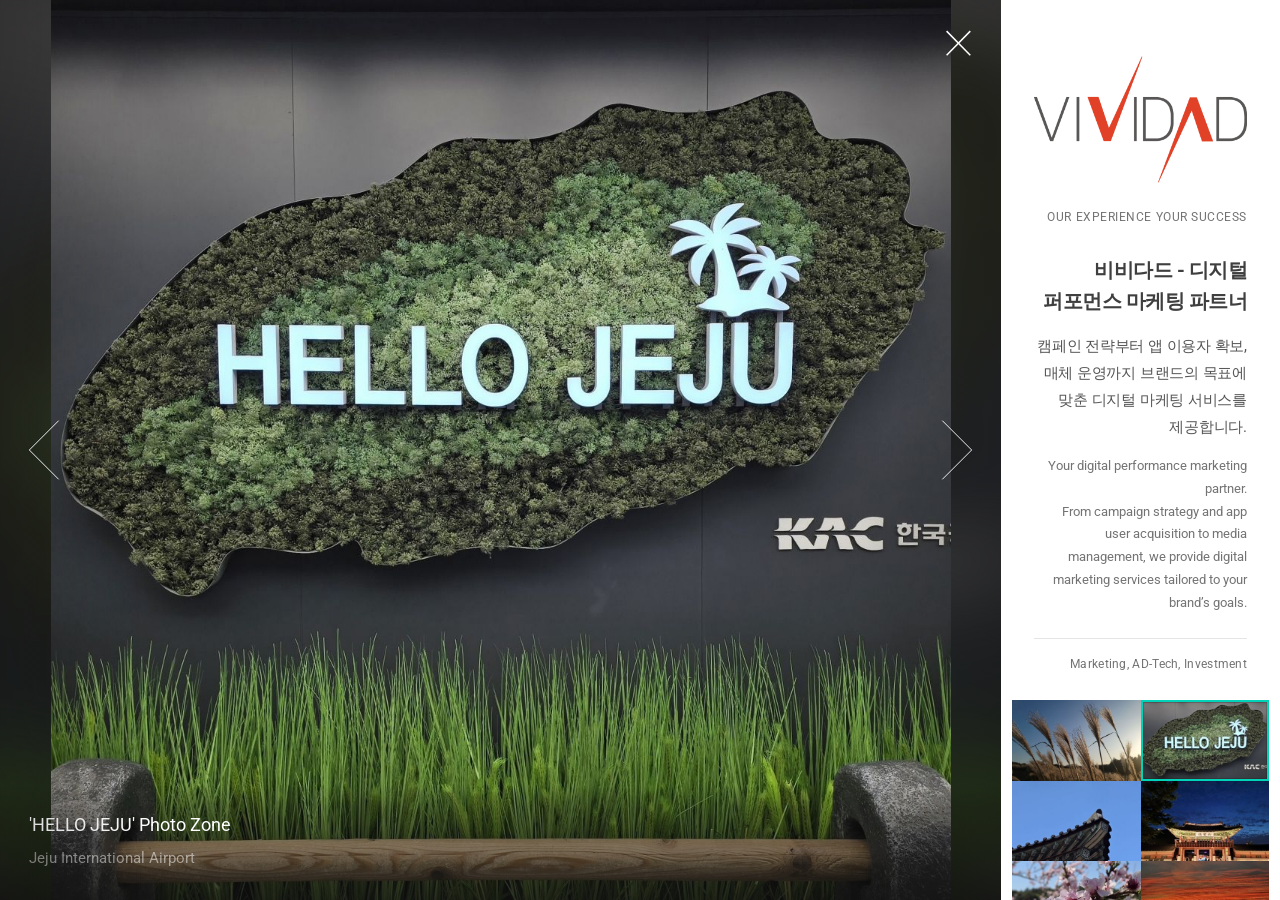
==== commit ac225fba: "Shorten title (<=40 chars) and meta description (<=80 chars) for Naver Co-Authored-By: Claude Opus 5" ====
--- a/index.html
+++ b/index.html
@@ -9,8 +9,8 @@
 	<head>
 		<meta charset="utf-8" />
 		<meta name="viewport" content="width=device-width, initial-scale=1" />
-		<title>비비다드(VIVIDAD) | 디지털 퍼포먼스 마케팅 · 앱 UA 마케팅 광고대행</title>
-		<meta name="description" content="비비다드(VIVIDAD)는 캠페인 전략 기획, 앱 이용자 확보(UA) 마케팅, 미디어·매체 운영, 애드테크 솔루션을 제공하는 디지털 퍼포먼스 마케팅 파트너입니다. 서울·제주 오피스 운영." />
+		<title>비비다드(VIVIDAD) | 디지털 퍼포먼스 마케팅 광고대행</title>
+		<meta name="description" content="비비다드(VIVIDAD)는 캠페인 기획, 앱 이용자 확보(UA), 매체 운영, 애드테크를 제공하는 디지털 퍼포먼스 마케팅 파트너입니다." />
 		<meta name="keywords" content="비비다드, VIVIDAD, 디지털 마케팅, 퍼포먼스 마케팅, 광고대행, 캠페인 대행, 미디어 대행, Media & Campaign Agency, 앱 마케팅, 앱 이용자확보, App UA Marketing, UAC, 배너광고, 검색광고, 스마트스토어 검색최적화, 바이럴마케팅, 옥외광고, 애드테크, AdTech, 전략적 사업 투자" />
 		<meta name="robots" content="index, follow, max-image-preview:large, max-snippet:-1, max-video-preview:-1" />
 		<meta name="author" content="VIVIDAD Co., Ltd." />
@@ -239,7 +239,7 @@
 					"@type": "WebPage",
 					"@id": "https://vividad.net/#webpage",
 					"url": "https://vividad.net/",
-					"name": "비비다드(VIVIDAD) | 디지털 퍼포먼스 마케팅 · 앱 UA 마케팅 광고대행",
+					"name": "비비다드(VIVIDAD) | 디지털 퍼포먼스 마케팅 광고대행",
 					"isPartOf": {
 						"@id": "https://vividad.net/#website"
 					},
--- a/assets/css/main.css
+++ b/assets/css/main.css
@@ -1107,6 +1107,7 @@
 				#thumbnails article .thumbnail img {
 					display: block;
 					width: 100%;
+					height: auto;
 				}
 
 				#thumbnails article .thumbnail:before {
@@ -1305,6 +1306,7 @@
 			width: 100%;
 			height: 100%;
 			opacity: 1;
+			overflow: hidden;
 			z-index: 1;
 		}
 
@@ -1337,8 +1339,32 @@
 				width: 100%;
 				height: 100%;
 				background-repeat: no-repeat;
+				background-size: contain;
+				background-position: center !important;
+				opacity: 0;
+			}
+
+			/* Blurred copy of the photo fills the empty space around the full image. */
+			#viewer .slide .backdrop {
+				-moz-transition: opacity 0.5s ease-in-out;
+				-webkit-transition: opacity 0.5s ease-in-out;
+				-ms-transition: opacity 0.5s ease-in-out;
+				transition: opacity 0.5s ease-in-out;
+				position: absolute;
+				top: -10%;
+				left: -10%;
+				width: 120%;
+				height: 120%;
+				background-repeat: no-repeat;
+				background-position: center;
 				background-size: cover;
+				-webkit-filter: blur(40px) brightness(0.55) saturate(1.2);
+				filter: blur(40px) brightness(0.55) saturate(1.2);
 				opacity: 0;
+			}
+
+			#viewer .slide.active .backdrop {
+				opacity: 1;
 			}
 
 			#viewer .slide:before {
